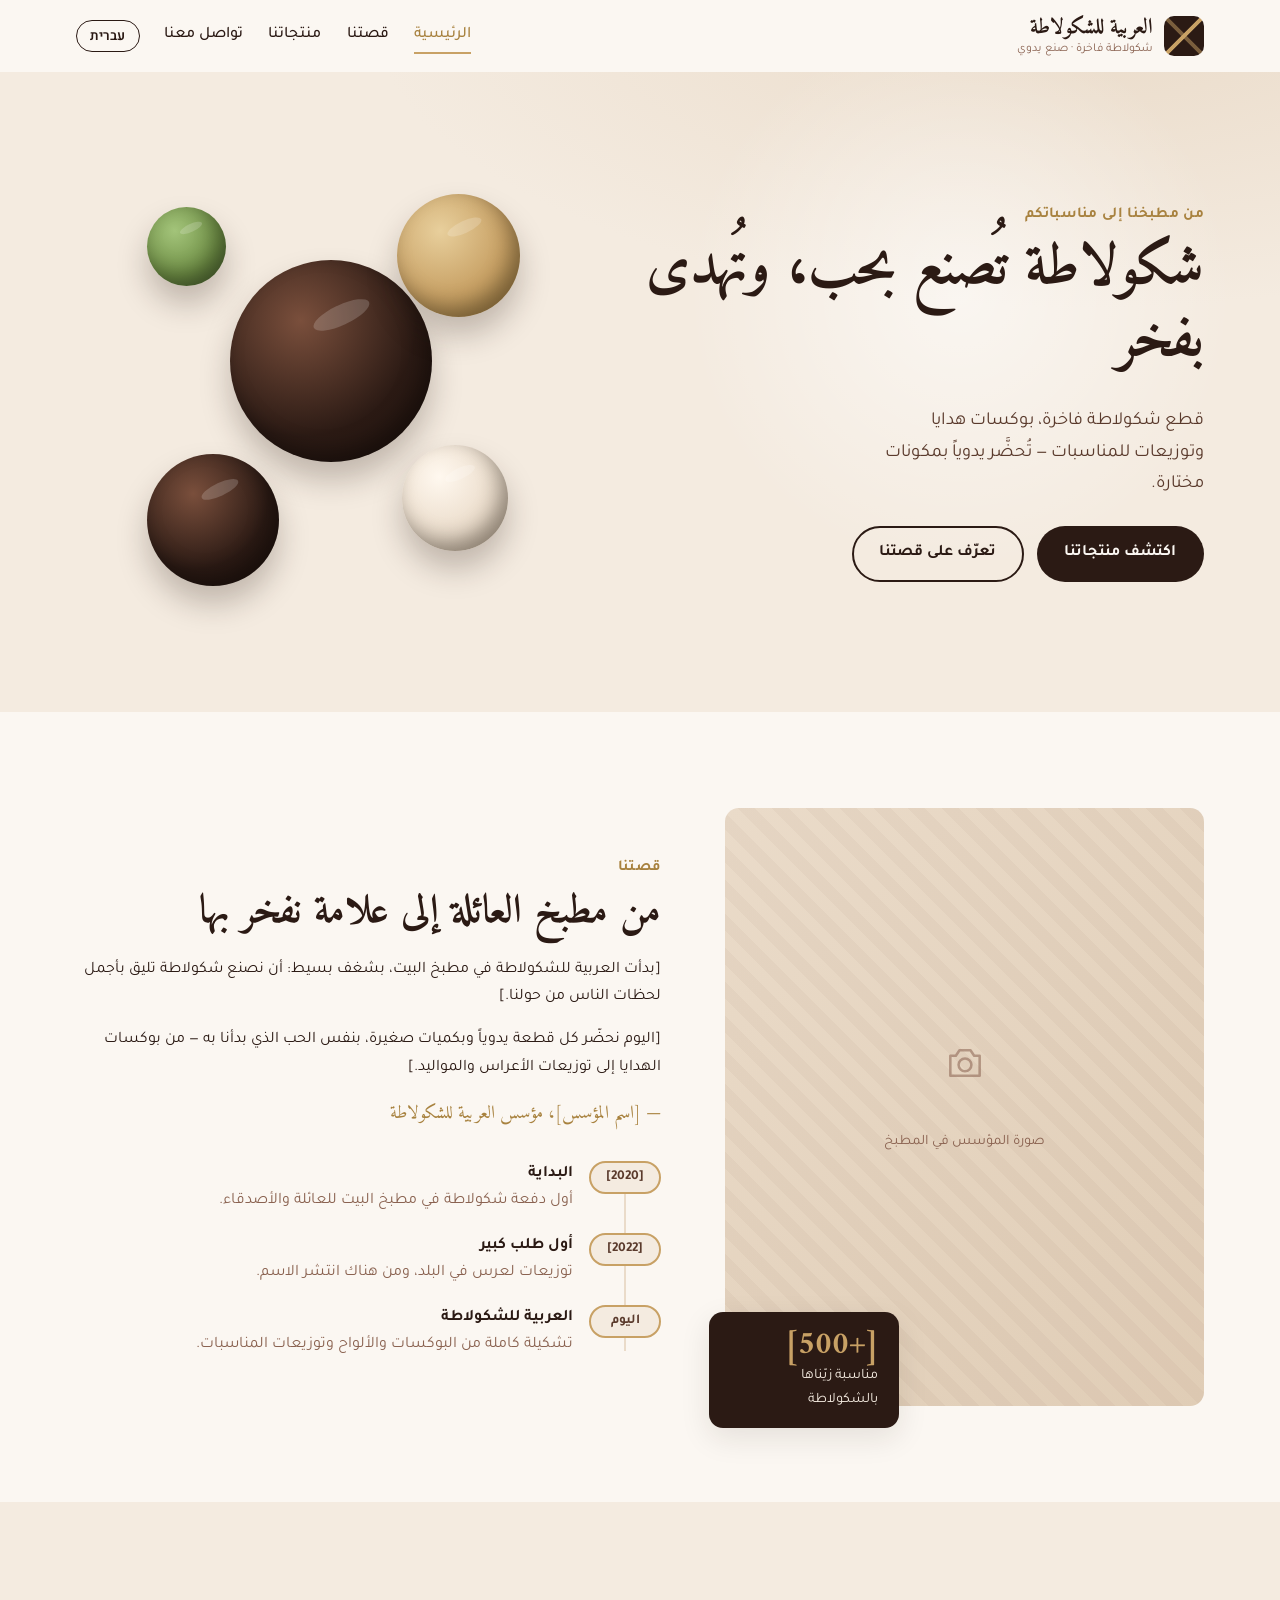
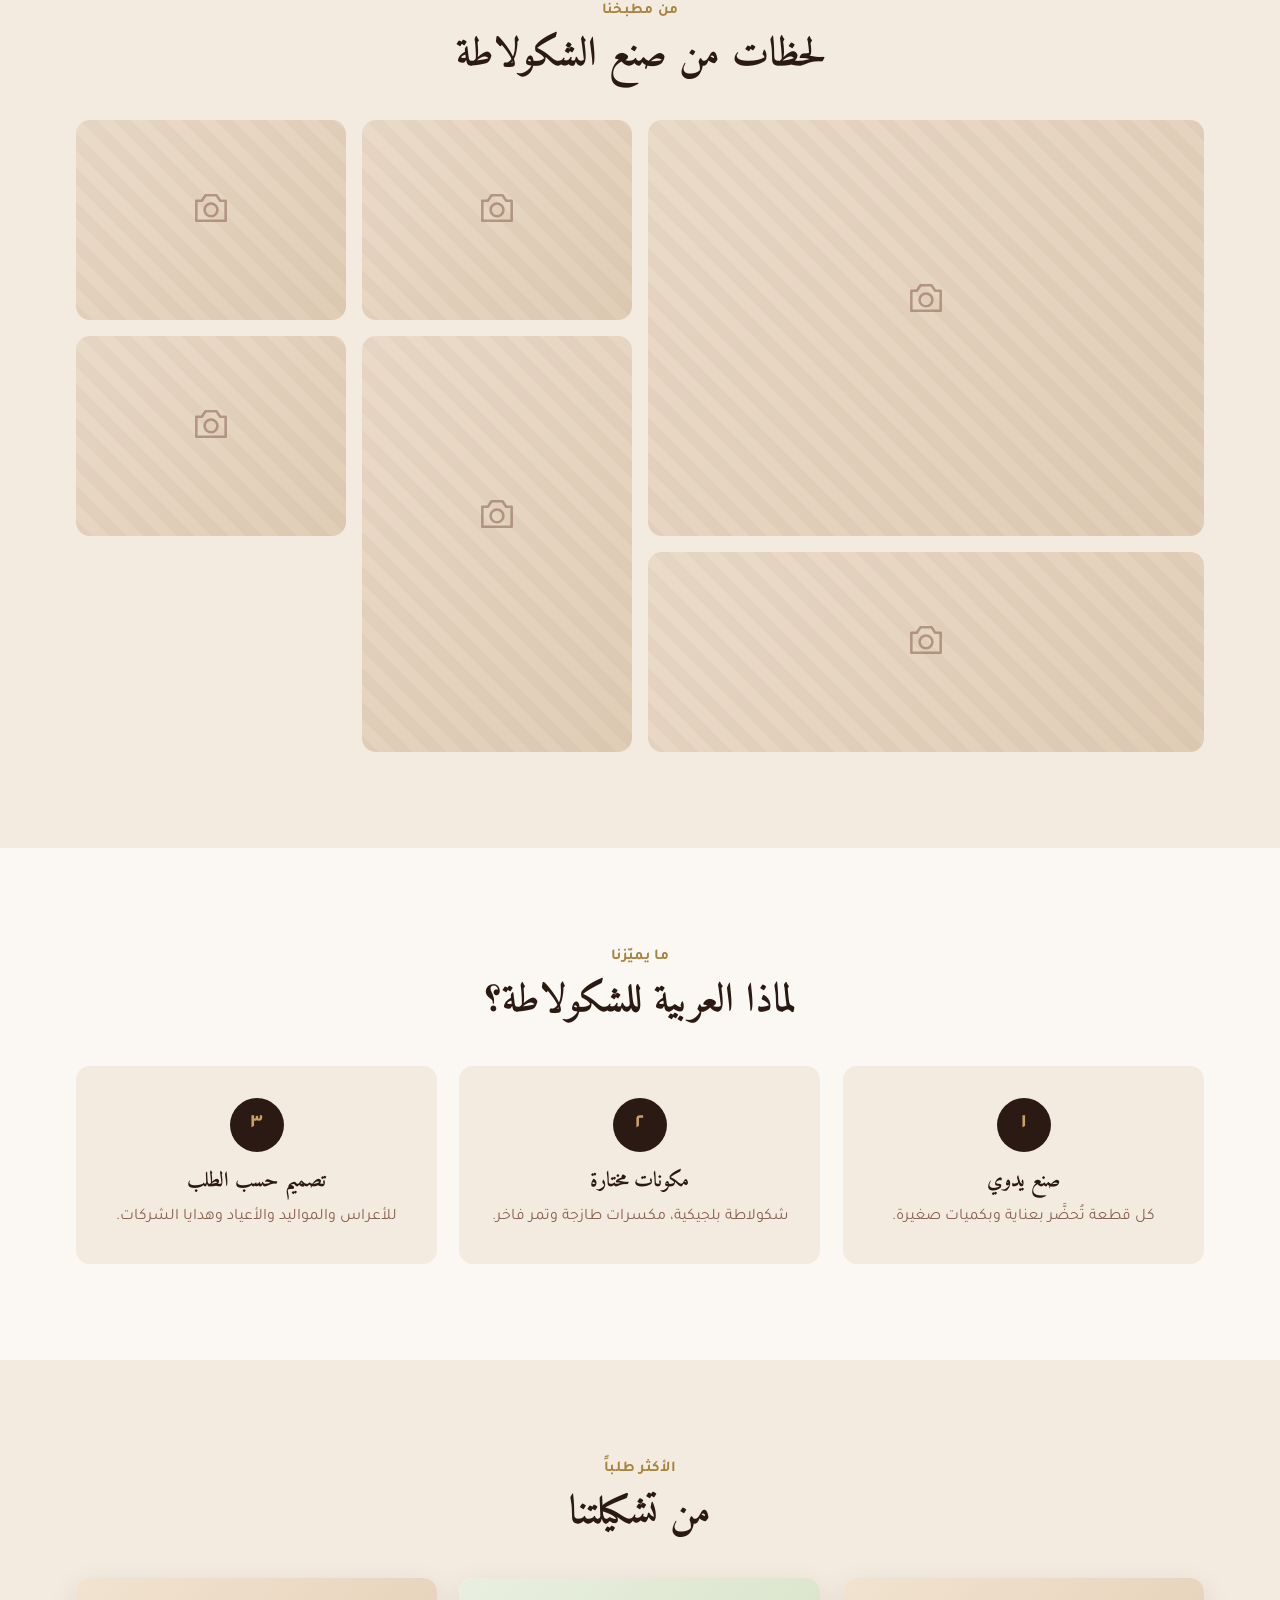
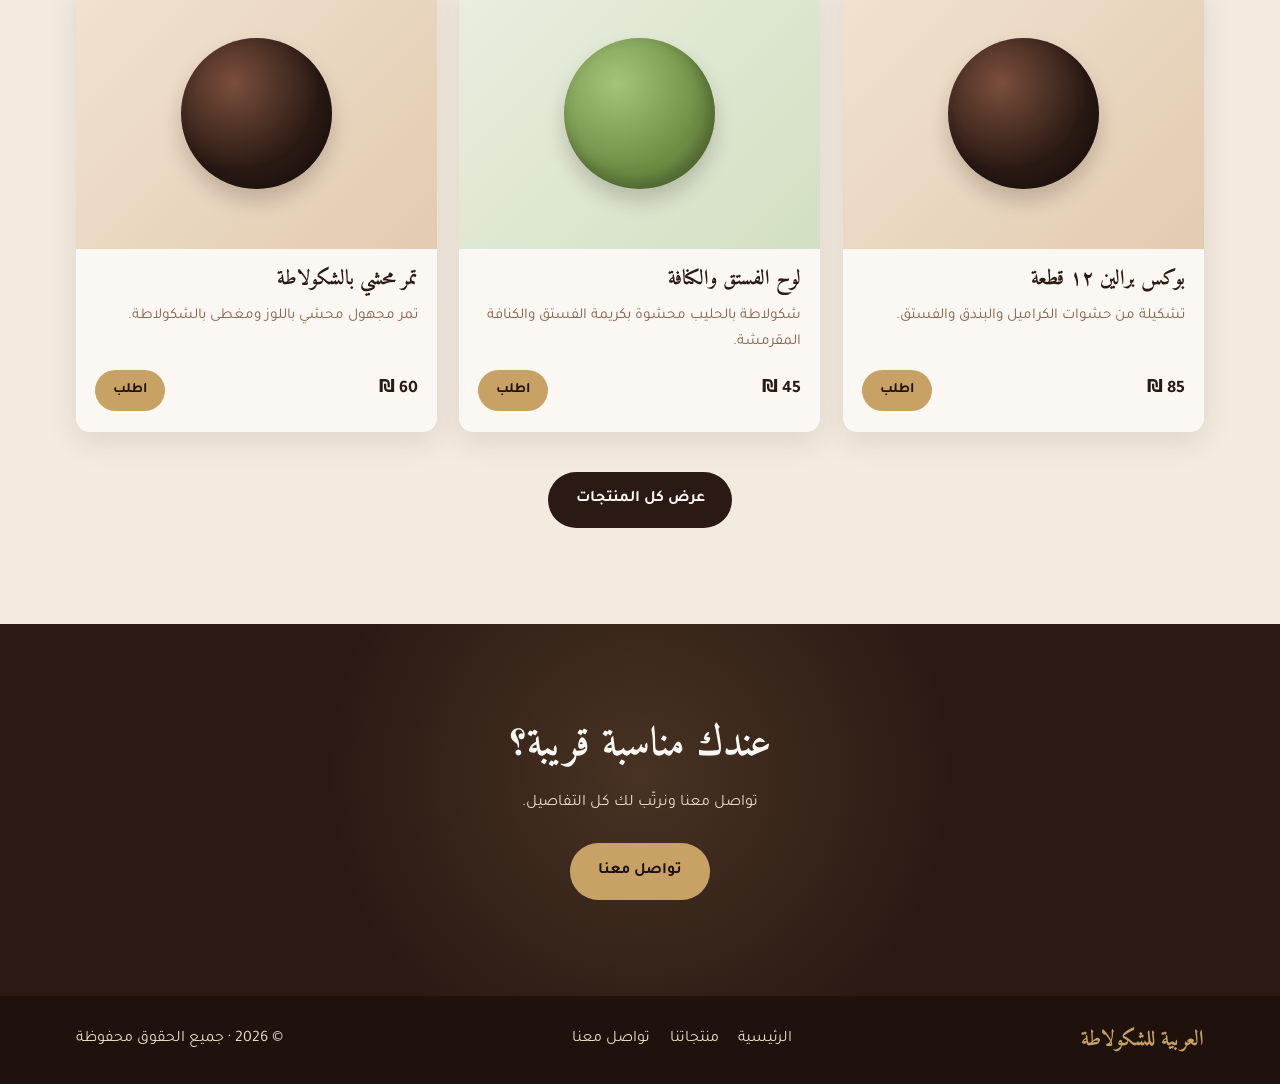
==== index.html @ bb2a621e "Initial commit: Arabiya Chocolate website Static 3-page site (home, products, contact) with Arabic/H" ====
<!doctype html>
<html lang="ar" dir="rtl">
<head>
  <meta charset="utf-8" />
  <meta name="viewport" content="width=device-width, initial-scale=1" />
  <title>العربية للشكولاطة</title>
  <meta name="description" content="العربية للشكولاطة — شكولاطة فاخرة مصنوعة يدوياً." />
  <link rel="icon" href="assets/favicon.svg" type="image/svg+xml" />
  <link rel="preconnect" href="https://fonts.googleapis.com" />
  <link rel="preconnect" href="https://fonts.gstatic.com" crossorigin />
  <link href="https://fonts.googleapis.com/css2?family=Amiri:wght@400;700&family=Tajawal:wght@400;500;700&family=Frank+Ruhl+Libre:wght@500;700&family=Heebo:wght@400;500;700&display=swap" rel="stylesheet" />
  <link rel="stylesheet" href="css/styles.css" />
</head>
<body data-page="home">
  <div class="scroll-progress" aria-hidden="true"></div>
  <div class="cursor-ring" aria-hidden="true"></div>

  <!-- ===== Header (same on every page) ===== -->
  <header class="site-header">
    <div class="container header-inner">
      <a href="index.html" class="logo" aria-label="العربية للشكولاطة">
        <span class="logo-mark" aria-hidden="true"></span>
        <span class="logo-text">
          <span class="logo-name">العربية للشكولاطة</span>
          <span class="logo-tag" data-i18n="logo.tag"></span>
        </span>
      </a>
      <nav class="nav" id="nav" aria-label="Main">
        <a href="index.html" data-i18n="nav.home" aria-current="page"></a>
        <a href="index.html#story" data-i18n="nav.story"></a>
        <a href="products.html" data-i18n="nav.products"></a>
        <a href="contact.html" data-i18n="nav.contact"></a>
      </nav>
      <div class="header-actions">
        <button class="lang-toggle" id="langToggle" type="button" aria-label="Switch language">עברית</button>
        <button class="menu-toggle" id="menuToggle" type="button" aria-label="Menu" aria-expanded="false">
          <span></span><span></span><span></span>
        </button>
      </div>
    </div>
  </header>

  <main>
    <!-- ===== Hero ===== -->
    <section class="hero">
      <div class="container hero-inner">
        <div class="hero-copy">
          <p class="eyebrow" data-i18n="hero.eyebrow"></p>
          <h1 data-i18n="hero.title"></h1>
          <p class="lead" data-i18n="hero.lead"></p>
          <div class="hero-ctas">
            <a href="products.html" class="btn btn-primary" data-i18n="hero.cta1"></a>
            <a href="#story" class="btn btn-ghost" data-i18n="hero.cta2"></a>
          </div>
        </div>
        <div class="hero-art" aria-hidden="true">
          <div class="bonbon b1" data-depth="0.6"></div>
          <div class="bonbon b2" data-depth="1.4"></div>
          <div class="bonbon b3" data-depth="1.1"></div>
          <div class="bonbon b4" data-depth="0.9"></div>
          <div class="bonbon b5" data-depth="1.8"></div>
        </div>
      </div>
    </section>

    <!-- ===== Story ===== -->
    <section class="section" id="story">
      <div class="container story">
        <div class="story-media">
          <!-- Replace with: <img class="photo" src="assets/photos/founder.jpg" alt="..."> -->
          <div class="photo photo-tall"><span data-i18n="photo.story"></span></div>
          <div class="story-badge">
            <strong data-i18n="story.badgeT"></strong>
            <span data-i18n="story.badgeD"></span>
          </div>
        </div>
        <div class="story-copy">
          <p class="eyebrow" data-i18n="story.eyebrow"></p>
          <h2 data-i18n="story.title"></h2>
          <p data-i18n="story.p1"></p>
          <p data-i18n="story.p2"></p>
          <p class="signature" data-i18n="story.sign"></p>

          <ol class="timeline">
            <li><span class="t-year" data-i18n="t1.y"></span><div><strong data-i18n="t1.t"></strong><p data-i18n="t1.d"></p></div></li>
            <li><span class="t-year" data-i18n="t2.y"></span><div><strong data-i18n="t2.t"></strong><p data-i18n="t2.d"></p></div></li>
            <li><span class="t-year" data-i18n="t3.y"></span><div><strong data-i18n="t3.t"></strong><p data-i18n="t3.d"></p></div></li>
          </ol>
        </div>
      </div>
    </section>

    <!-- ===== Gallery ===== -->
    <section class="section section-alt" id="gallery">
      <div class="container">
        <div class="section-head">
          <p class="eyebrow" data-i18n="gallery.eyebrow"></p>
          <h2 data-i18n="gallery.title"></h2>
        </div>
        <!-- Replace each .photo div with <img class="photo" src="assets/photos/..." alt="..."> -->
        <div class="gallery">
          <figure class="g-item g1"><div class="photo"></div><figcaption data-i18n="gallery.g1"></figcaption></figure>
          <figure class="g-item g2"><div class="photo"></div><figcaption data-i18n="gallery.g2"></figcaption></figure>
          <figure class="g-item g3"><div class="photo"></div><figcaption data-i18n="gallery.g3"></figcaption></figure>
          <figure class="g-item g4"><div class="photo"></div><figcaption data-i18n="gallery.g4"></figcaption></figure>
          <figure class="g-item g5"><div class="photo"></div><figcaption data-i18n="gallery.g5"></figcaption></figure>
          <figure class="g-item g6"><div class="photo"></div><figcaption data-i18n="gallery.g6"></figcaption></figure>
        </div>
      </div>
    </section>

    <!-- ===== Values ===== -->
    <section class="section">
      <div class="container">
        <div class="section-head">
          <p class="eyebrow" data-i18n="values.eyebrow"></p>
          <h2 data-i18n="values.title"></h2>
        </div>
        <div class="values">
          <article class="value"><span class="value-icon">١</span><h3 data-i18n="values.v1t"></h3><p data-i18n="values.v1d"></p></article>
          <article class="value"><span class="value-icon">٢</span><h3 data-i18n="values.v2t"></h3><p data-i18n="values.v2d"></p></article>
          <article class="value"><span class="value-icon">٣</span><h3 data-i18n="values.v3t"></h3><p data-i18n="values.v3d"></p></article>
        </div>
      </div>
    </section>

    <!-- ===== Featured products (teaser) ===== -->
    <section class="section section-alt">
      <div class="container">
        <div class="section-head">
          <p class="eyebrow" data-i18n="featured.eyebrow"></p>
          <h2 data-i18n="featured.title"></h2>
        </div>
        <div class="grid" id="featuredGrid"></div>
        <div class="center"><a href="products.html" class="btn btn-primary" data-i18n="featured.cta"></a></div>
      </div>
    </section>

    <!-- ===== CTA band ===== -->
    <section class="section section-dark cta-band">
      <div class="container cta-inner">
        <h2 data-i18n="cta.title"></h2>
        <p data-i18n="cta.lead"></p>
        <a href="contact.html" class="btn btn-gold" data-i18n="cta.btn"></a>
      </div>
    </section>
  </main>

  <footer class="site-footer">
    <div class="container footer-inner">
      <span class="logo-name">العربية للشكولاطة</span>
      <nav class="footer-nav">
        <a href="index.html" data-i18n="nav.home"></a>
        <a href="products.html" data-i18n="nav.products"></a>
        <a href="contact.html" data-i18n="nav.contact"></a>
      </nav>
      <span>© <span class="js-year"></span> · <span data-i18n="footer.rights"></span></span>
    </div>
  </footer>

  <script src="js/config.js"></script>
  <script src="js/i18n.js"></script>
  <script src="js/products.js"></script>
  <script src="js/main.js"></script>
  <script src="js/motion.js"></script>
</body>
</html>
---- css/styles.css ----
/* ============================================================
   العربية للشكولاطة — base styles
   Brand tokens live in :root. Change colors/fonts here.
   ============================================================ */
:root {
  --cocoa-900: #1f120d;
  --cocoa-800: #2b1a14;
  --cocoa-600: #5a3a2c;
  --cocoa-400: #8a6250;
  --cream-50:  #fbf7f2;
  --cream-100: #f4ebe0;
  --cream-200: #eadbc9;
  --gold:      #c8a165;
  --gold-dark: #a8823f;

  --text: var(--cocoa-800);
  --muted: var(--cocoa-400);
  --bg: var(--cream-50);

  --font-display: "Amiri", serif;
  --font-body: "Tajawal", system-ui, sans-serif;

  --radius: 14px;
  --shadow: 0 10px 30px rgba(43, 26, 20, 0.10);
  --container: 1160px;
}

/* Hebrew uses Hebrew-capable fonts */
body.lang-he {
  --font-display: "Frank Ruhl Libre", serif;
  --font-body: "Heebo", system-ui, sans-serif;
}

*, *::before, *::after { box-sizing: border-box; }
html { scroll-behavior: smooth; scroll-padding-top: 80px; }
body {
  margin: 0;
  font-family: var(--font-body);
  color: var(--text);
  background: var(--bg);
  line-height: 1.7;
  -webkit-font-smoothing: antialiased;
}
img { max-width: 100%; display: block; }
a { color: inherit; text-decoration: none; }
h1, h2, h3 { font-family: var(--font-display); line-height: 1.25; margin: 0 0 .5em; }
h1 { font-size: clamp(2.2rem, 5vw, 3.6rem); }
h2 { font-size: clamp(1.7rem, 3.5vw, 2.5rem); }
h3 { font-size: 1.3rem; }
p { margin: 0 0 1em; }

.container { width: 100%; max-width: var(--container); margin-inline: auto; padding-inline: 16px; }
.center { text-align: center; margin-top: 2.5rem; }

/* ---------- Buttons ---------- */
.btn {
  display: inline-flex; align-items: center; justify-content: center;
  padding: .8em 1.6em; border-radius: 999px;
  font-weight: 700; font-family: var(--font-body); font-size: 1rem;
  border: 2px solid transparent; cursor: pointer;
  transition: transform .15s ease, background .2s ease, color .2s ease;
}
.btn:hover { transform: translateY(-2px); }
.btn-primary { background: var(--cocoa-800); color: var(--cream-50); }
.btn-primary:hover { background: var(--cocoa-600); }
.btn-ghost { border-color: var(--cocoa-800); color: var(--cocoa-800); }
.btn-ghost:hover { background: var(--cocoa-800); color: var(--cream-50); }
.btn-small { padding: .45em 1.1em; font-size: .9rem; background: var(--gold); color: var(--cocoa-900); }
.btn-small:hover { background: var(--gold-dark); color: var(--cream-50); }

.eyebrow {
  color: var(--gold-dark); font-weight: 700; letter-spacing: .02em;
  margin-bottom: .4em; font-size: .95rem;
}

/* ---------- Header ---------- */
.site-header {
  position: sticky; top: 0; z-index: 50;
  background: rgba(251, 247, 242, .92);
  backdrop-filter: blur(8px);
  transition: box-shadow .2s ease;
}
.site-header.is-scrolled { box-shadow: 0 2px 16px rgba(43, 26, 20, .08); }
.header-inner { display: flex; align-items: center; gap: 1.5rem; height: 72px; }

.logo { display: flex; align-items: center; gap: .7rem; }
.logo-mark {
  width: 40px; height: 40px; border-radius: 10px; flex: none;
  background:
    linear-gradient(135deg, transparent 46%, var(--gold) 47% 53%, transparent 54%),
    linear-gradient(45deg, transparent 46%, rgba(200,161,101,.5) 47% 53%, transparent 54%),
    var(--cocoa-800);
}
.logo-text { display: flex; flex-direction: column; line-height: 1.2; }
.logo-name { font-family: "Amiri", serif; font-weight: 700; font-size: 1.35rem; }
.logo-tag { font-size: .75rem; color: var(--muted); }

.nav { display: flex; gap: 1.6rem; margin-inline-start: auto; }
.nav a { font-weight: 500; position: relative; }
.nav a::after {
  content: ""; position: absolute; inset-inline: 0; bottom: -4px; height: 2px;
  background: var(--gold); transform: scaleX(0); transition: transform .2s ease;
}
.nav a:hover::after { transform: scaleX(1); }

.header-actions { display: flex; align-items: center; gap: .6rem; }
.lang-toggle {
  border: 1.5px solid var(--cocoa-800); background: transparent; color: var(--cocoa-800);
  border-radius: 999px; padding: .35em 1em; cursor: pointer;
  font-family: "Heebo", "Tajawal", sans-serif; font-weight: 600;
}
.lang-toggle:hover { background: var(--cocoa-800); color: var(--cream-50); }

.menu-toggle { display: none; background: none; border: 0; padding: 8px; cursor: pointer; }
.menu-toggle span { display: block; width: 22px; height: 2px; background: var(--cocoa-800); margin: 5px 0; }

/* ---------- Hero ---------- */
.hero {
  background:
    radial-gradient(1200px 500px at 85% -10%, var(--cream-200), transparent 60%),
    var(--cream-100);
  overflow: hidden;
}
.hero-inner {
  display: grid; grid-template-columns: 1.1fr .9fr; align-items: center; gap: 2rem;
  min-height: min(78vh, 640px); padding-block: 3rem;
}
.lead { font-size: 1.15rem; color: var(--cocoa-600); max-width: 34ch; }
.hero-ctas { display: flex; flex-wrap: wrap; gap: .8rem; margin-top: 1.6rem; }

.hero-art { position: relative; aspect-ratio: 1; max-width: 440px; width: 100%; margin-inline: auto; }
.bonbon {
  position: absolute; border-radius: 50%;
  background: radial-gradient(circle at 35% 30%, #7a4f3c, var(--cocoa-800) 60%, var(--cocoa-900));
  box-shadow: inset -8px -10px 20px rgba(0,0,0,.35), 0 18px 30px rgba(43,26,20,.25);
}
.bonbon::after {
  content: ""; position: absolute; inset: 22% 30% auto auto; width: 30%; height: 10%;
  border-radius: 50%; background: rgba(255,255,255,.18); transform: rotate(-25deg);
}
.b1 { width: 46%; height: 46%; top: 20%; inset-inline-start: 25%; }
.b2 { width: 28%; height: 28%; top: 5%;  inset-inline-start: 5%;
      background: radial-gradient(circle at 35% 30%, #e8cf9c, var(--gold) 55%, var(--gold-dark)); }
.b3 { width: 24%; height: 24%; top: 62%; inset-inline-start: 8%;
      background: radial-gradient(circle at 35% 30%, #fff8ef, var(--cream-200) 60%, #cdb79c); }
.b4 { width: 30%; height: 30%; top: 64%; inset-inline-start: 60%; }
.b5 { width: 18%; height: 18%; top: 8%;  inset-inline-start: 72%;
      background: radial-gradient(circle at 35% 30%, #a3c47a, #6f8f45 60%, #4c6630); }

/* ---------- Sections ---------- */
.section { padding-block: clamp(3.5rem, 8vw, 6rem); }
.section-alt { background: var(--cream-100); }
.section-dark { background: var(--cocoa-800); color: var(--cream-100); }
.section-dark .eyebrow { color: var(--gold); }
.section-head { text-align: center; max-width: 640px; margin: 0 auto 2.5rem; }

/* About */
.about { display: grid; grid-template-columns: 1fr 1.3fr; gap: 3rem; align-items: start; }
.features { list-style: none; padding: 0; margin: 1.5rem 0 0; display: grid; gap: 1rem; }
.features li {
  display: flex; flex-direction: column; padding: 1rem 1.2rem;
  border-inline-start: 3px solid var(--gold); background: var(--cream-100); border-radius: 8px;
}
.features span { color: var(--muted); }

/* Filters */
.filters { display: flex; flex-wrap: wrap; justify-content: center; gap: .5rem; margin-bottom: 2rem; }
.filter {
  border: 1.5px solid var(--cream-200); background: var(--cream-50); color: var(--cocoa-600);
  padding: .4em 1.1em; border-radius: 999px; cursor: pointer; font-family: var(--font-body); font-size: .95rem;
}
.filter.is-active { background: var(--cocoa-800); border-color: var(--cocoa-800); color: var(--cream-50); }

/* Product grid */
.grid { display: grid; grid-template-columns: repeat(auto-fill, minmax(240px, 1fr)); gap: 1.4rem; }
.card {
  background: var(--cream-50); border-radius: var(--radius); overflow: hidden;
  box-shadow: var(--shadow); display: flex; flex-direction: column;
  transition: transform .2s ease;
}
.card:hover { transform: translateY(-4px); }
.card-media { aspect-ratio: 4 / 3; background: var(--cream-200); }
.card-media img { width: 100%; height: 100%; object-fit: cover; }
.card-body { padding: 1.1rem 1.2rem 1.3rem; display: flex; flex-direction: column; flex: 1; }
.card-body p { color: var(--muted); font-size: .95rem; flex: 1; }
.card-foot { display: flex; align-items: center; justify-content: space-between; gap: .5rem; }
.price { font-weight: 700; font-size: 1.1rem; }

/* Placeholder product art (until real photos exist) */
.placeholder-art { width: 100%; height: 100%; display: grid; place-items: center; }
.placeholder-art span {
  width: 42%; aspect-ratio: 1; border-radius: 50%;
  box-shadow: inset -6px -8px 16px rgba(0,0,0,.3), 0 12px 20px rgba(43,26,20,.2);
}
.v1 { background: linear-gradient(135deg, #f1e3d0, #e2cbb0); }
.v1 span { background: radial-gradient(circle at 35% 30%, #7a4f3c, var(--cocoa-800) 60%); }
.v2 { background: linear-gradient(135deg, #3a2419, #24150f); }
.v2 span { background: radial-gradient(circle at 35% 30%, #e8cf9c, var(--gold) 60%); }
.v3 { background: linear-gradient(135deg, #e9efe0, #d3dfc2); }
.v3 span { background: radial-gradient(circle at 35% 30%, #a3c47a, #6f8f45 60%); }
.v4 { background: linear-gradient(135deg, #f6e7e3, #e8cfc8); }
.v4 span { background: radial-gradient(circle at 35% 30%, #fff8ef, #cdb79c 70%); }

/* Occasions */
.occasions { display: grid; grid-template-columns: repeat(4, 1fr); gap: 1.2rem; }
.occ-card {
  padding: 1.6rem; border-radius: var(--radius); background: var(--cream-100);
  border-top: 4px solid var(--gold);
}
.occ-card p { color: var(--muted); margin: 0; }

/* Steps */
.steps { list-style: none; padding: 0; margin: 0; display: grid; grid-template-columns: repeat(3, 1fr); gap: 1.5rem; }
.steps li { text-align: center; padding: 1.5rem; }
.step-num {
  display: inline-grid; place-items: center; width: 56px; height: 56px; border-radius: 50%;
  background: var(--gold); color: var(--cocoa-900); font-weight: 700; font-size: 1.4rem; margin-bottom: 1rem;
}
.steps p { color: var(--cream-200); margin: 0; }

/* Contact */
.contact { display: grid; grid-template-columns: 1fr 1fr; gap: 3rem; align-items: center; }
.info { margin: 1.5rem 0 2rem; display: grid; gap: .9rem; }
.info div { display: grid; grid-template-columns: 120px 1fr; gap: 1rem; }
.info dt { font-weight: 700; }
.info dd { margin: 0; color: var(--cocoa-600); }
.info a { text-decoration: underline; text-underline-offset: 3px; }
.map-placeholder {
  aspect-ratio: 4 / 3; border-radius: var(--radius); background: var(--cream-200);
  display: grid; place-items: center; color: var(--muted); border: 2px dashed var(--cocoa-400);
}

/* Footer */
.site-footer { background: var(--cocoa-900); color: var(--cream-200); padding-block: 1.6rem; }
.footer-inner { display: flex; justify-content: space-between; align-items: center; flex-wrap: wrap; gap: .8rem; }
.site-footer .logo-name { color: var(--gold); }

/* Floating WhatsApp */
.wa-float {
  position: fixed; bottom: 20px; inset-inline-start: 20px; z-index: 60;
  width: 58px; height: 58px; border-radius: 50%; background: #25d366; color: #fff;
  display: grid; place-items: center; box-shadow: 0 8px 20px rgba(0,0,0,.25);
  transition: transform .15s ease;
}
.wa-float:hover { transform: scale(1.08); }

/* ---------- Responsive ---------- */
@media (max-width: 960px) {
  .occasions { grid-template-columns: repeat(2, 1fr); }
  .about, .contact { grid-template-columns: 1fr; gap: 2rem; }
}

@media (max-width: 760px) {
  .menu-toggle { display: block; }
  .nav {
    position: absolute; top: 72px; inset-inline: 0;
    flex-direction: column; gap: 0; background: var(--cream-50);
    box-shadow: 0 10px 20px rgba(43,26,20,.1);
    max-height: 0; overflow: hidden; transition: max-height .25s ease;
  }
  .nav.is-open { max-height: 400px; }
  .nav a { padding: 1rem 16px; border-top: 1px solid var(--cream-200); }
  .nav a::after { display: none; }
  .header-actions { margin-inline-start: auto; }

  .hero-inner { grid-template-columns: 1fr; text-align: center; min-height: auto; }
  .hero-copy { order: 2; }
  .hero-art { order: 1; max-width: 260px; }
  .lead { margin-inline: auto; }
  .hero-ctas { justify-content: center; }

  .steps { grid-template-columns: 1fr; }
  .occasions { grid-template-columns: 1fr; }
  .logo-tag { display: none; }
}

/* ============================================================
   MOTION (see js/motion.js)
   ============================================================ */

/* Scroll progress bar */
.scroll-progress {
  position: fixed; top: 0; inset-inline: 0; height: 3px; z-index: 100;
  background: linear-gradient(to left, var(--gold), #e8cf9c);
  transform: scaleX(0); transform-origin: right; pointer-events: none;
}

/* Cursor ring (desktop only — JS shows it) */
.cursor-ring {
  position: fixed; left: 0; top: 0; z-index: 200; pointer-events: none;
  width: 34px; height: 34px; border-radius: 50%;
  border: 1.5px solid var(--gold); opacity: 0;
  transition: width .25s ease, height .25s ease, background .25s ease, border-color .25s ease, opacity .3s ease;
}
.cursor-ring.is-visible { opacity: 1; }
.cursor-ring.is-hover { width: 64px; height: 64px; background: rgba(200,161,101,.16); border-color: transparent; }
.cursor-ring.is-down { width: 24px; height: 24px; }

/* Header hide/show */
.site-header { transition: box-shadow .2s ease, transform .35s ease; }
.site-header.is-hidden { transform: translateY(-100%); }

/* Scroll reveal (uses `translate` so it never fights other transforms) */
.reveal {
  opacity: 0; translate: 0 28px;
  transition: opacity .8s ease var(--d, 0ms), translate .9s cubic-bezier(.2,.7,.2,1) var(--d, 0ms);
}
.reveal.is-visible { opacity: 1; translate: none; }

/* Hero title words */
.hero h1 .word { display: inline-block; opacity: 0; translate: 0 .5em; filter: blur(6px); }
.hero h1.words-in .word {
  animation: wordIn .9s cubic-bezier(.2,.7,.2,1) forwards;
  animation-delay: calc(var(--i) * 110ms + 150ms);
}
@keyframes wordIn { to { opacity: 1; translate: 0 0; filter: blur(0); } }

/* Hero: soft light that follows the cursor */
.hero {
  background:
    radial-gradient(420px circle at var(--sx, 75%) var(--sy, 35%), rgba(255,255,255,.55), transparent 65%),
    radial-gradient(1200px 500px at 85% -10%, var(--cream-200), transparent 60%),
    var(--cream-100);
}

/* Hero chocolates: idle float (transform) + JS parallax (translate/rotate) */
.bonbon { animation: float 6s ease-in-out infinite; will-change: transform, translate; }
.b2 { animation-duration: 5s;   animation-delay: -1s; }
.b3 { animation-duration: 7s;   animation-delay: -2s; }
.b4 { animation-duration: 6.5s; animation-delay: -3s; }
.b5 { animation-duration: 4.5s; animation-delay: -.5s; }
@keyframes float { 0%, 100% { transform: translateY(0); } 50% { transform: translateY(-12px); } }
.bonbon::after { translate: var(--hx, 0) var(--hy, 0); }

/* Dark section spotlight */
.section-dark {
  background:
    radial-gradient(520px circle at var(--sx, 50%) var(--sy, 40%), rgba(200,161,101,.18), transparent 60%),
    var(--cocoa-800);
}
.steps li { transition: transform .3s ease; }
.steps li:hover { transform: translateY(-6px); }
.steps li:hover .step-num { transform: scale(1.12) rotate(-8deg); }
.step-num { transition: transform .3s ease; }

/* Product cards: 3D tilt + glossy reflection */
.card {
  position: relative;
  transform: perspective(900px) rotateX(var(--rx, 0deg)) rotateY(var(--ry, 0deg));
  transition: transform .45s cubic-bezier(.2,.7,.2,1), box-shadow .3s ease,
              opacity .8s ease var(--d, 0ms), translate .9s cubic-bezier(.2,.7,.2,1) var(--d, 0ms);
}
.card:hover {
  transform: perspective(900px) rotateX(var(--rx, 0deg)) rotateY(var(--ry, 0deg)) translateY(-6px);
  box-shadow: 0 22px 40px rgba(43, 26, 20, .18);
}
.card.is-tilting { transition: transform .1s linear, box-shadow .3s ease, opacity .8s ease, translate .9s ease; }
.card::after {
  content: ""; position: absolute; inset: 0; pointer-events: none; border-radius: inherit;
  background: radial-gradient(circle at var(--gx, 50%) var(--gy, 0%), rgba(255,255,255,.38), transparent 45%);
  opacity: 0; transition: opacity .3s ease;
}
.card:hover::after { opacity: 1; }
.placeholder-art span, .card-media img {
  translate: var(--mx, 0) var(--my, 0); transition: translate .35s ease, scale .4s ease;
}
.card:hover .placeholder-art span, .card:hover .card-media img { scale: 1.06; }

/* Buttons move back smoothly after the magnetic pull */
.btn, .lang-toggle, .wa-float { transition: transform .15s ease, background .2s ease, color .2s ease, translate .25s ease; }

/* Click particles */
.particle { position: fixed; border-radius: 50%; pointer-events: none; z-index: 150; }

/* Respect "reduce motion" */
@media (prefers-reduced-motion: reduce) {
  .bonbon { animation: none; }
  .cursor-ring { display: none; }
  .reveal { opacity: 1; translate: none; transition: none; }
  html { scroll-behavior: auto; }
}

/* ============================================================
   MULTI-PAGE LAYOUT (home / products / contact)
   ============================================================ */

/* Active nav link */
.nav a[aria-current="page"] { color: var(--gold-dark); }
.nav a[aria-current="page"]::after { transform: scaleX(1); }

.btn-gold { background: var(--gold); color: var(--cocoa-900); }
.btn-gold:hover { background: #e0bd84; }
.muted { color: var(--muted); }

/* ---------- Inner page banner ---------- */
.page-hero {
  position: relative; overflow: hidden; text-align: center;
  padding-block: clamp(4rem, 10vw, 7rem) clamp(3rem, 7vw, 5rem);
  color: var(--cream-100);
  background:
    radial-gradient(480px circle at var(--sx, 50%) var(--sy, 30%), rgba(200,161,101,.22), transparent 60%),
    var(--cocoa-800);
}
.page-hero .eyebrow { color: var(--gold); }
.page-hero h1 { color: var(--cream-50); }
.page-hero .lead { color: var(--cream-200); margin-inline: auto; max-width: 52ch; }
.page-hero .container { position: relative; z-index: 1; }
.page-hero-deco span {
  position: absolute; border-radius: 50%;
  background: radial-gradient(circle at 35% 30%, #7a4f3c, var(--cocoa-600) 55%, var(--cocoa-900));
  box-shadow: inset -6px -8px 16px rgba(0,0,0,.35); opacity: .55;
}
.page-hero-deco span:nth-child(1) { width: 140px; height: 140px; top: -30px; inset-inline-start: 6%; }
.page-hero-deco span:nth-child(2) { width: 70px; height: 70px; bottom: 18%; inset-inline-end: 10%;
  background: radial-gradient(circle at 35% 30%, #e8cf9c, var(--gold) 55%, var(--gold-dark)); opacity: .7; }
.page-hero-deco span:nth-child(3) { width: 40px; height: 40px; top: 30%; inset-inline-end: 24%;
  background: radial-gradient(circle at 35% 30%, #fff8ef, var(--cream-200) 60%, #cdb79c); opacity: .5; }

/* ---------- Photo placeholders (swap for <img class="photo">) ---------- */
.photo {
  width: 100%; height: 100%; min-height: 180px; border-radius: var(--radius);
  object-fit: cover; display: grid; place-items: center; text-align: center;
  color: var(--cocoa-400); font-size: .9rem; padding: 1rem;
  background:
    url("data:image/svg+xml,%3Csvg xmlns='http://www.w3.org/2000/svg' width='44' height='44' viewBox='0 0 24 24' fill='none' stroke='%238a6250' stroke-width='1.4' stroke-linecap='round' stroke-linejoin='round' opacity='.55'%3E%3Cpath d='M4 8h3l2-3h6l2 3h3v11H4z'/%3E%3Ccircle cx='12' cy='13' r='3.5'/%3E%3C/svg%3E") center 42% / 44px no-repeat,
    repeating-linear-gradient(45deg, rgba(138,98,80,.05) 0 12px, transparent 12px 24px),
    linear-gradient(135deg, var(--cream-200), #e0cdb6);
}
.photo span { margin-top: 70px; }
img.photo { padding: 0; background: none; }

/* ---------- Story ---------- */
.story { display: grid; grid-template-columns: .9fr 1.1fr; gap: clamp(2rem, 5vw, 4.5rem); align-items: center; }
.story-media { position: relative; }
.photo-tall { aspect-ratio: 4 / 5; }
.story-badge {
  position: absolute; bottom: -22px; inset-inline-end: -16px;
  background: var(--cocoa-800); color: var(--cream-100); border-radius: var(--radius);
  padding: 1rem 1.3rem; box-shadow: var(--shadow); display: flex; flex-direction: column; max-width: 190px;
}
.story-badge strong { font-family: var(--font-display); font-size: 2rem; color: var(--gold); line-height: 1.1; }
.story-badge span { font-size: .9rem; }
.signature { font-family: var(--font-display); font-size: 1.15rem; color: var(--gold-dark); }

.timeline { list-style: none; padding: 0; margin: 2rem 0 0; display: grid; gap: 1.1rem; position: relative; }
.timeline::before {
  content: ""; position: absolute; inset-block: 8px; inset-inline-start: 35px; width: 2px; background: var(--cream-200);
}
.timeline li { display: grid; grid-template-columns: 72px 1fr; gap: 1rem; align-items: start; position: relative; }
.t-year {
  background: var(--cream-100); border: 2px solid var(--gold); border-radius: 999px; z-index: 1;
  text-align: center; font-weight: 700; font-size: .85rem; padding: .2em .3em; color: var(--cocoa-600);
}
.timeline p { margin: 0; color: var(--muted); }

/* ---------- Gallery ---------- */
.gallery {
  display: grid; gap: 1rem;
  grid-template-columns: repeat(4, 1fr); grid-auto-rows: 200px;
}
.g1 { grid-column: span 2; grid-row: span 2; }
.g4 { grid-row: span 2; }
.g6 { grid-column: span 2; }
.g-item { position: relative; margin: 0; border-radius: var(--radius); overflow: hidden; }
.g-item .photo { border-radius: 0; transition: scale .6s cubic-bezier(.2,.7,.2,1); translate: var(--mx, 0) var(--my, 0); }
.g-item:hover .photo { scale: 1.06; }
.g-item figcaption {
  position: absolute; inset-inline: 0; bottom: 0; padding: 2rem 1rem .8rem;
  background: linear-gradient(to top, rgba(31,18,13,.75), transparent);
  color: var(--cream-50); font-weight: 500;
  translate: 0 40%; opacity: 0; transition: translate .4s ease, opacity .4s ease;
}
.g-item:hover figcaption { translate: 0 0; opacity: 1; }

/* ---------- Values ---------- */
.values { display: grid; grid-template-columns: repeat(3, 1fr); gap: 1.4rem; }
.value {
  background: var(--cream-100); border-radius: var(--radius); padding: 2rem 1.6rem; text-align: center;
}
.value p { color: var(--muted); margin: 0; }
.value-icon {
  display: inline-grid; place-items: center; width: 54px; height: 54px; border-radius: 50%;
  background: var(--cocoa-800); color: var(--gold); font-weight: 700; font-size: 1.3rem; margin-bottom: 1rem;
}

/* ---------- CTA band ---------- */
.cta-inner { text-align: center; max-width: 640px; }
.cta-inner h2 { color: var(--cream-50); }
.cta-inner p { color: var(--cream-200); margin-bottom: 1.6rem; }

/* ---------- Contact page ---------- */
.selected {
  display: grid; grid-template-columns: 220px 1fr; gap: 1.8rem; align-items: center;
  background: var(--cream-100); border: 2px solid var(--gold); border-radius: var(--radius);
  padding: 1.2rem; margin-bottom: 3rem;
}
.selected[hidden] { display: none; }
.selected-media { aspect-ratio: 4 / 3; border-radius: 10px; overflow: hidden; }
.selected-media img { width: 100%; height: 100%; object-fit: cover; }
.selected h2 { margin-bottom: .2em; }
.selected-price { font-weight: 700; font-size: 1.2rem; }
.selected-actions { display: flex; flex-wrap: wrap; gap: .7rem; }

.channels { display: grid; grid-template-columns: repeat(3, 1fr); gap: 1.4rem; margin-bottom: clamp(3rem, 7vw, 5rem); }
.channel {
  display: flex; flex-direction: column; align-items: center; text-align: center;
  background: var(--cream-50); border-radius: var(--radius); padding: 2rem 1.2rem; box-shadow: var(--shadow);
}
.channel h3 { margin: .8rem 0 .2rem; }
.channel p { margin: 0; color: var(--muted); }
.channel-icon {
  width: 60px; height: 60px; border-radius: 50%; display: grid; place-items: center;
  background: var(--cocoa-800); color: var(--gold); transition: transform .3s ease;
}
.channel-icon.wa { background: #25d366; color: #fff; }
.channel:hover .channel-icon { transform: scale(1.1) rotate(-8deg); }

.visit { display: grid; grid-template-columns: 1fr 1.2fr; gap: 3rem; align-items: center; }

/* Footer nav */
.footer-nav { display: flex; gap: 1.2rem; }
.footer-nav a:hover { color: var(--gold); }

/* ---------- Shared tilt + reflection for gallery, channels, values ---------- */
.g-item, .channel, .value {
  transform: perspective(900px) rotateX(var(--rx, 0deg)) rotateY(var(--ry, 0deg));
  transition: transform .45s cubic-bezier(.2,.7,.2,1), box-shadow .3s ease,
              opacity .8s ease var(--d, 0ms), translate .9s cubic-bezier(.2,.7,.2,1) var(--d, 0ms);
}
.channel, .value { position: relative; }
.g-item.is-tilting, .channel.is-tilting, .value.is-tilting {
  transition: transform .1s linear, box-shadow .3s ease, opacity .8s ease, translate .9s ease;
}
.channel:hover, .value:hover { box-shadow: 0 22px 40px rgba(43,26,20,.16); }
.channel::after, .value::after, .g-item::after {
  content: ""; position: absolute; inset: 0; pointer-events: none; border-radius: inherit;
  background: radial-gradient(circle at var(--gx, 50%) var(--gy, 0%), rgba(255,255,255,.35), transparent 45%);
  opacity: 0; transition: opacity .3s ease;
}
.channel:hover::after, .value:hover::after, .g-item:hover::after { opacity: 1; }

/* ---------- Responsive ---------- */
@media (max-width: 960px) {
  .story, .visit { grid-template-columns: 1fr; }
  .story-media { max-width: 460px; margin-inline: auto; width: 100%; }
  .gallery { grid-template-columns: repeat(2, 1fr); grid-auto-rows: 170px; }
  .g1 { grid-column: span 2; }
  .g6 { grid-column: span 2; }
}
@media (max-width: 760px) {
  .values, .channels { grid-template-columns: 1fr; }
  .selected { grid-template-columns: 1fr; }
  .story-badge { inset-inline-end: 8px; }
  .footer-inner { flex-direction: column; text-align: center; }
  .g-item figcaption { translate: 0 0; opacity: 1; }
}

/* Featured grid on home: 3 cards fill the row */
#featuredGrid { grid-template-columns: repeat(auto-fit, minmax(240px, 1fr)); }
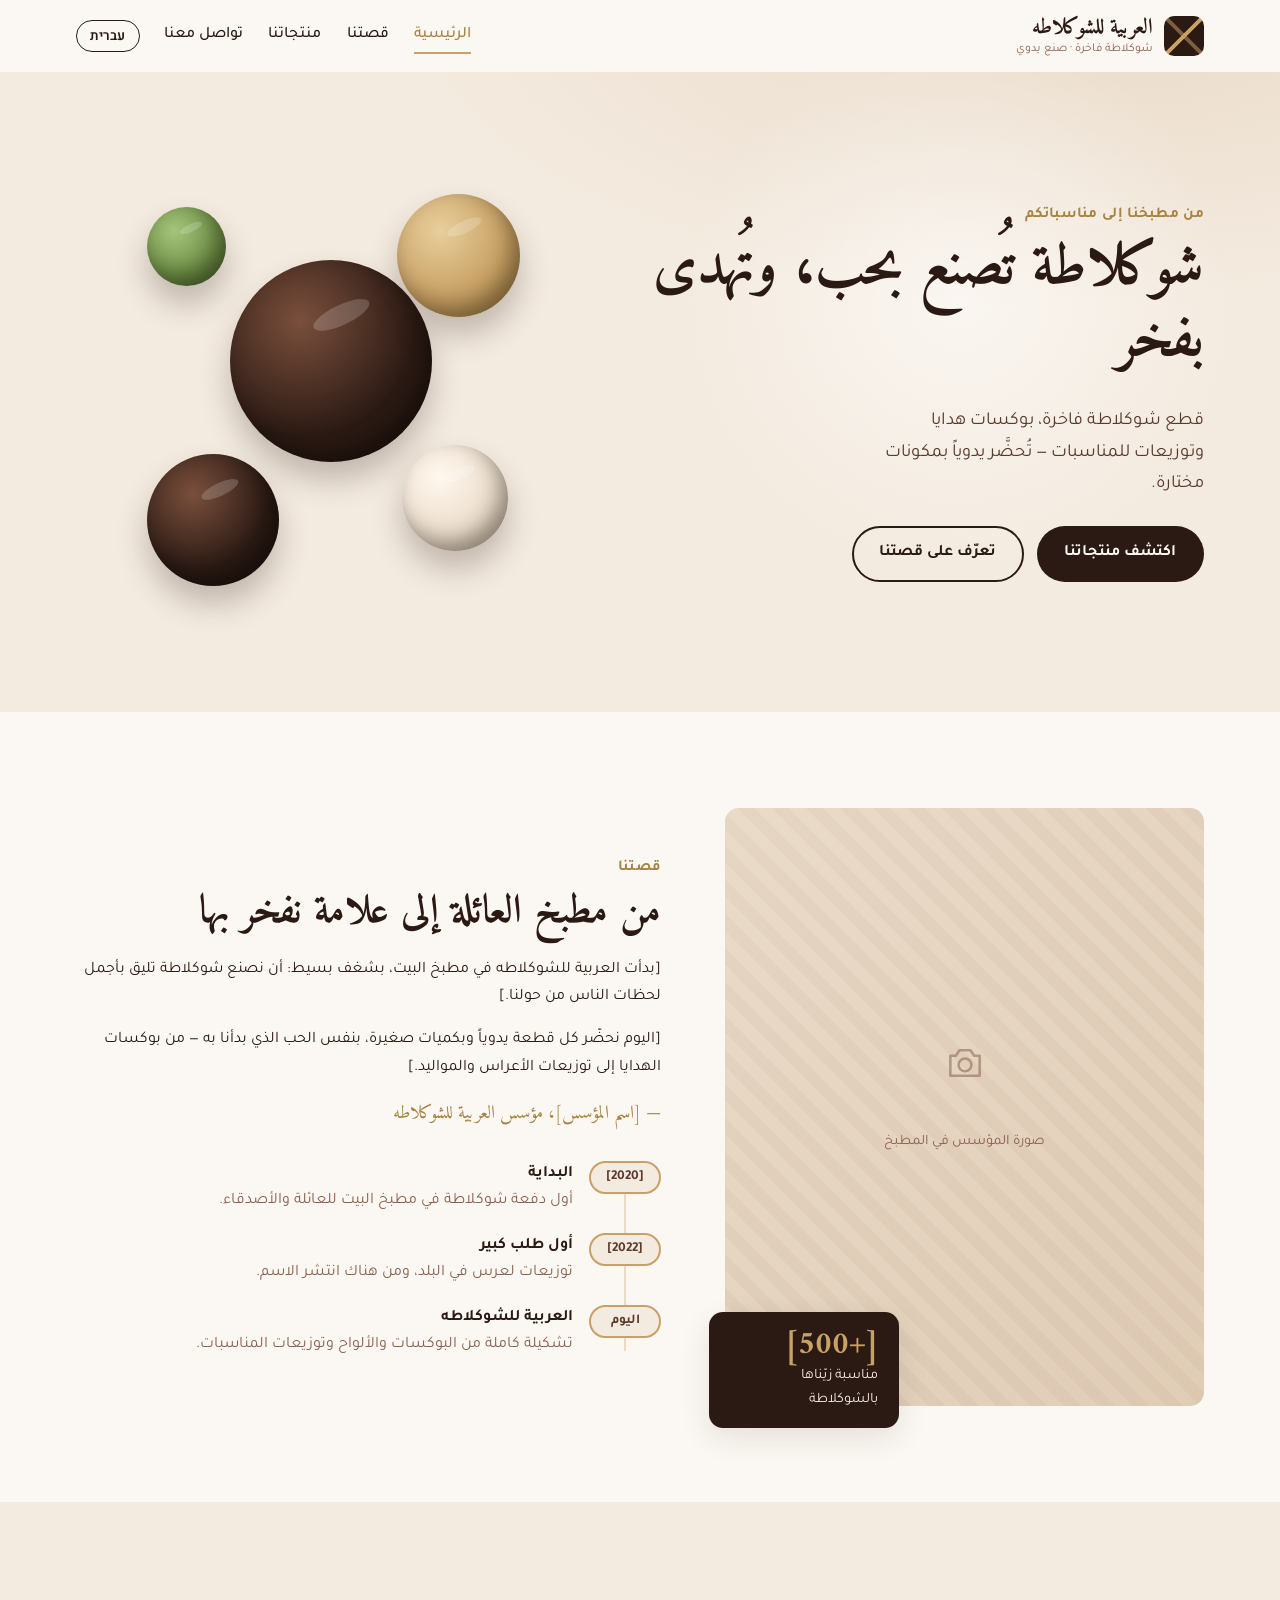
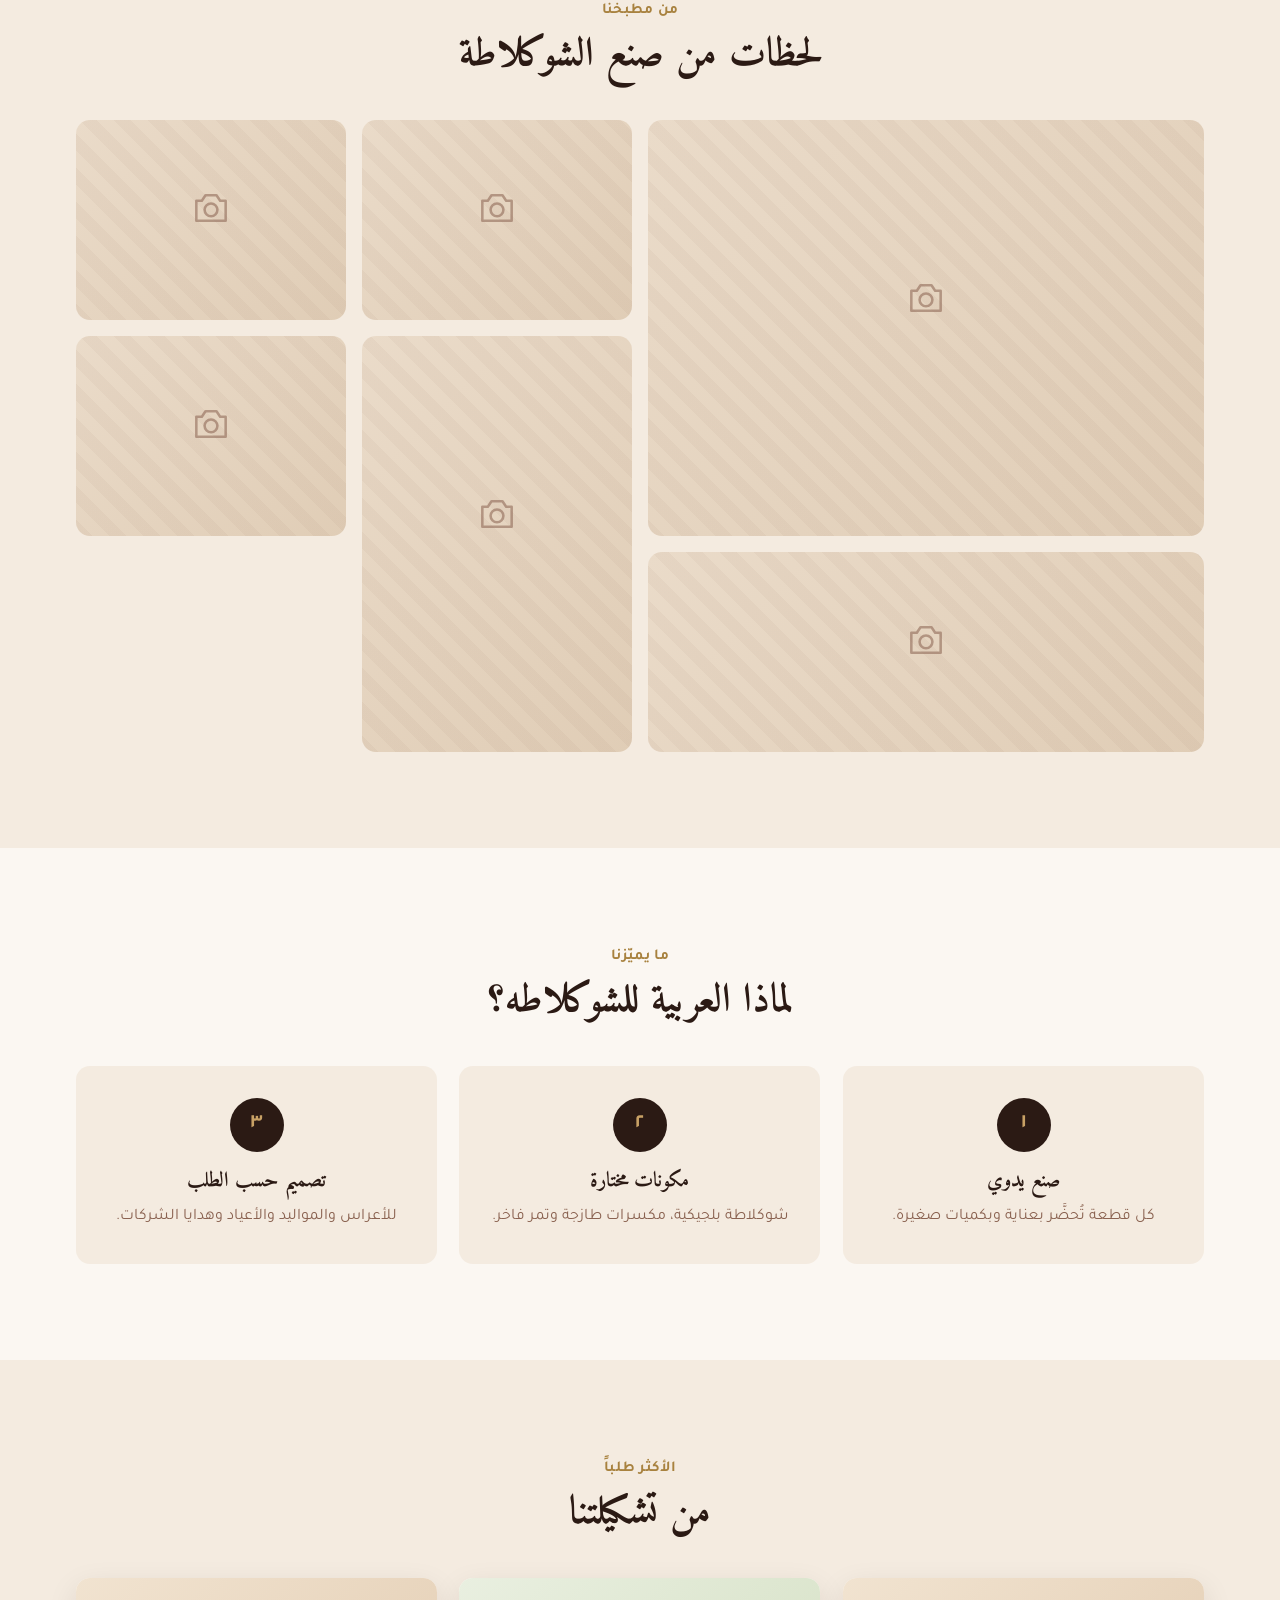
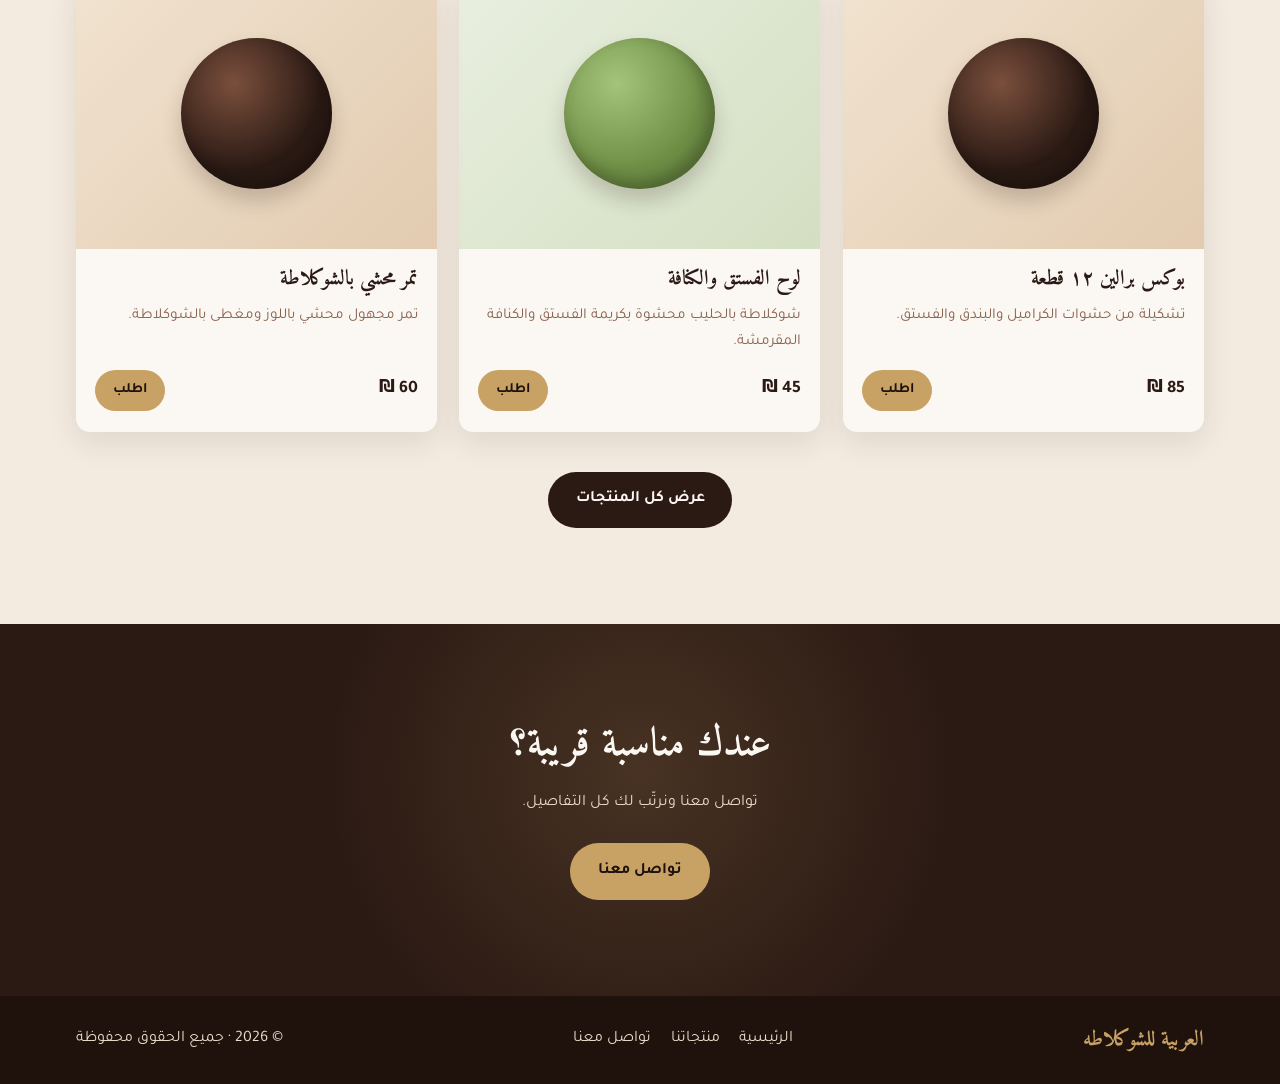
==== commit 567ea309: "Fix Arabic brand spelling to match the logo Brand name "العربية للشكولاطة" -> "العربية للشوكلاطه" ev" ====
--- a/index.html
+++ b/index.html
@@ -3,8 +3,8 @@
 <head>
   <meta charset="utf-8" />
   <meta name="viewport" content="width=device-width, initial-scale=1" />
-  <title>العربية للشكولاطة</title>
-  <meta name="description" content="العربية للشكولاطة — شكولاطة فاخرة مصنوعة يدوياً." />
+  <title>العربية للشوكلاطه</title>
+  <meta name="description" content="العربية للشوكلاطه — شوكلاطة فاخرة مصنوعة يدوياً." />
   <link rel="icon" href="assets/favicon.svg" type="image/svg+xml" />
   <link rel="preconnect" href="https://fonts.googleapis.com" />
   <link rel="preconnect" href="https://fonts.gstatic.com" crossorigin />
@@ -18,10 +18,10 @@
   <!-- ===== Header (same on every page) ===== -->
   <header class="site-header">
     <div class="container header-inner">
-      <a href="index.html" class="logo" aria-label="العربية للشكولاطة">
+      <a href="index.html" class="logo" aria-label="العربية للشوكلاطه">
         <span class="logo-mark" aria-hidden="true"></span>
         <span class="logo-text">
-          <span class="logo-name">العربية للشكولاطة</span>
+          <span class="logo-name">العربية للشوكلاطه</span>
           <span class="logo-tag" data-i18n="logo.tag"></span>
         </span>
       </a>
@@ -148,7 +148,7 @@
 
   <footer class="site-footer">
     <div class="container footer-inner">
-      <span class="logo-name">العربية للشكولاطة</span>
+      <span class="logo-name">العربية للشوكلاطه</span>
       <nav class="footer-nav">
         <a href="index.html" data-i18n="nav.home"></a>
         <a href="products.html" data-i18n="nav.products"></a>
--- a/css/styles.css
+++ b/css/styles.css
@@ -1,5 +1,5 @@
 /* ============================================================
-   العربية للشكولاطة — base styles
+   العربية للشوكلاطه — base styles
    Brand tokens live in :root. Change colors/fonts here.
    ============================================================ */
 :root {
@@ -183,6 +183,9 @@
 .card-media img { width: 100%; height: 100%; object-fit: cover; }
 .card-body { padding: 1.1rem 1.2rem 1.3rem; display: flex; flex-direction: column; flex: 1; }
 .card-body p { color: var(--muted); font-size: .95rem; flex: 1; }
+.card-body h3 a { color: inherit; text-decoration: none; }
+.card-link { cursor: pointer; }
+.card-link:hover .card-body h3 a { color: var(--gold-dark); }
 .card-foot { display: flex; align-items: center; justify-content: space-between; gap: .5rem; }
 .price { font-weight: 700; font-size: 1.1rem; }
 
@@ -225,10 +228,12 @@
 .info dt { font-weight: 700; }
 .info dd { margin: 0; color: var(--cocoa-600); }
 .info a { text-decoration: underline; text-underline-offset: 3px; }
-.map-placeholder {
+.map {
   aspect-ratio: 4 / 3; border-radius: var(--radius); background: var(--cream-200);
-  display: grid; place-items: center; color: var(--muted); border: 2px dashed var(--cocoa-400);
-}
+  overflow: hidden;
+}
+.map iframe { width: 100%; height: 100%; display: block; border: 0; }
+.map-actions { display: flex; flex-wrap: wrap; gap: .8rem; margin-top: 1.2rem; }
 
 /* Footer */
 .site-footer { background: var(--cocoa-900); color: var(--cream-200); padding-block: 1.6rem; }
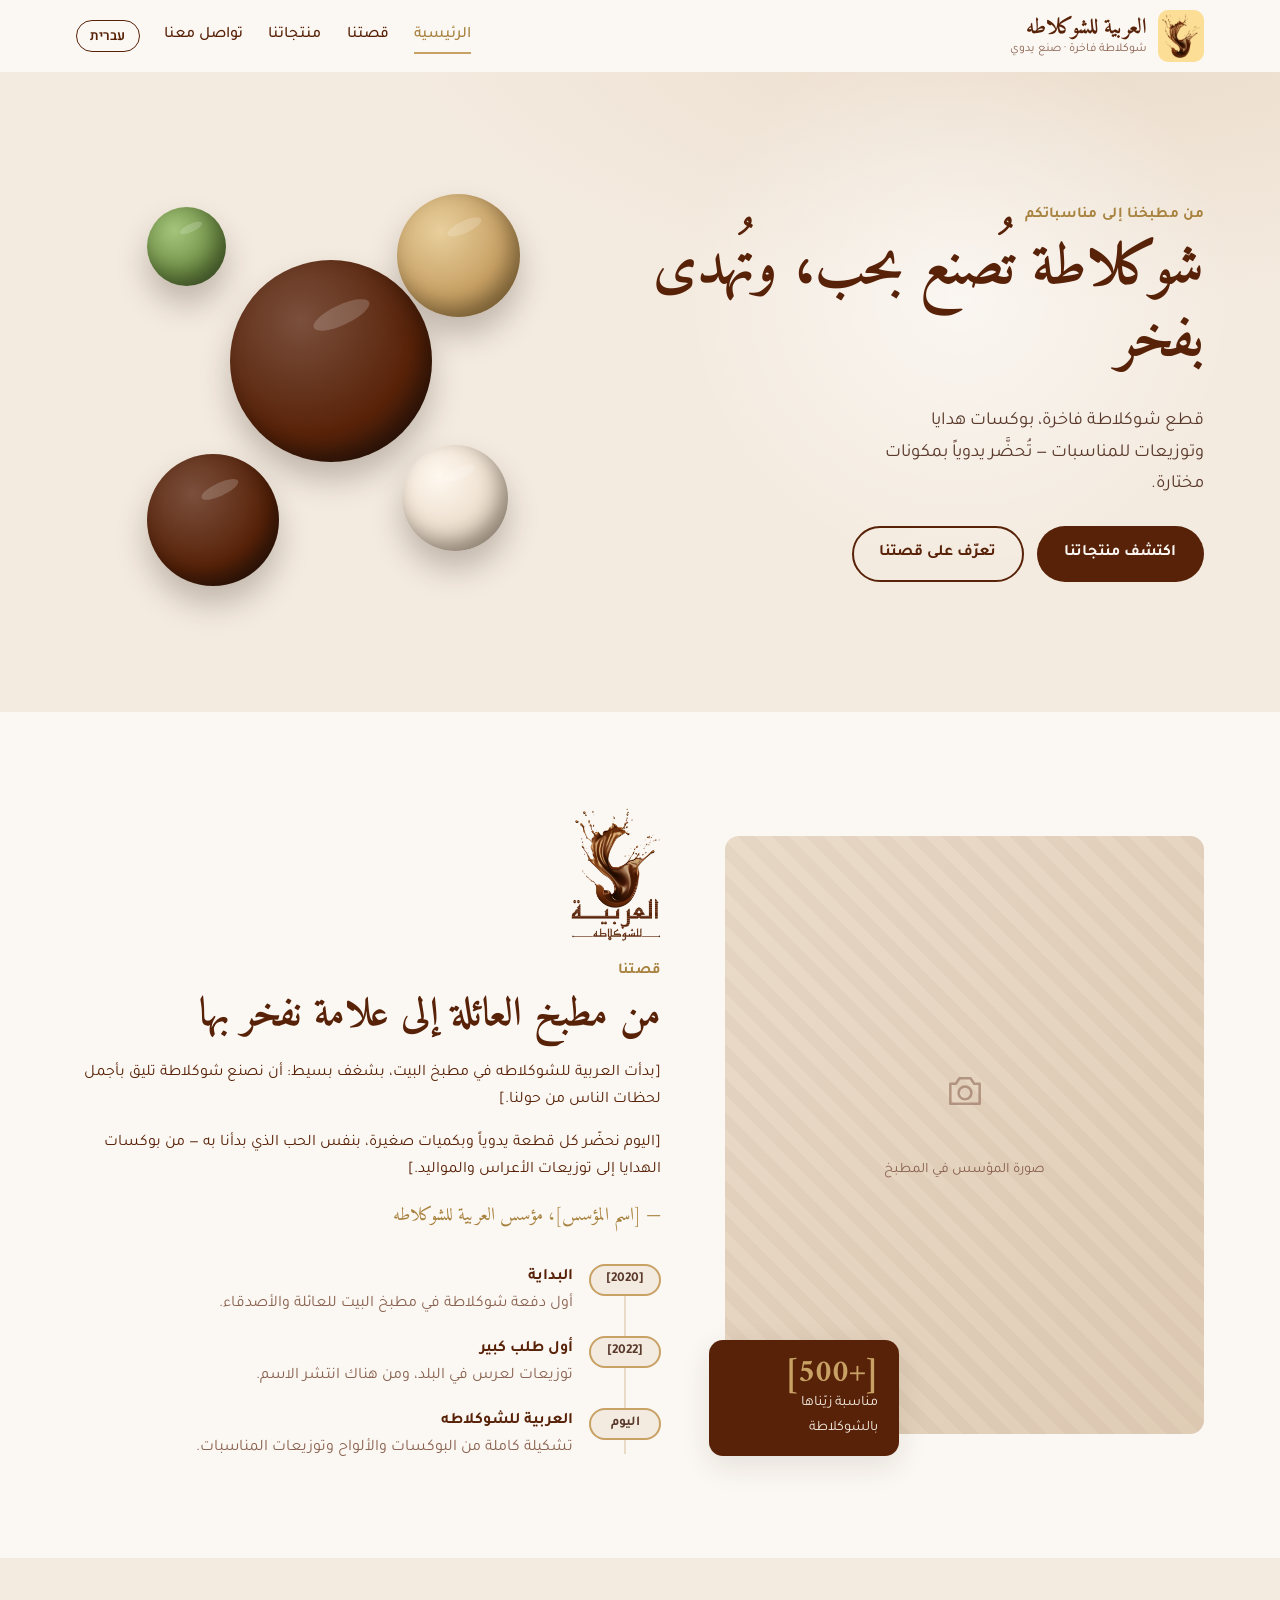
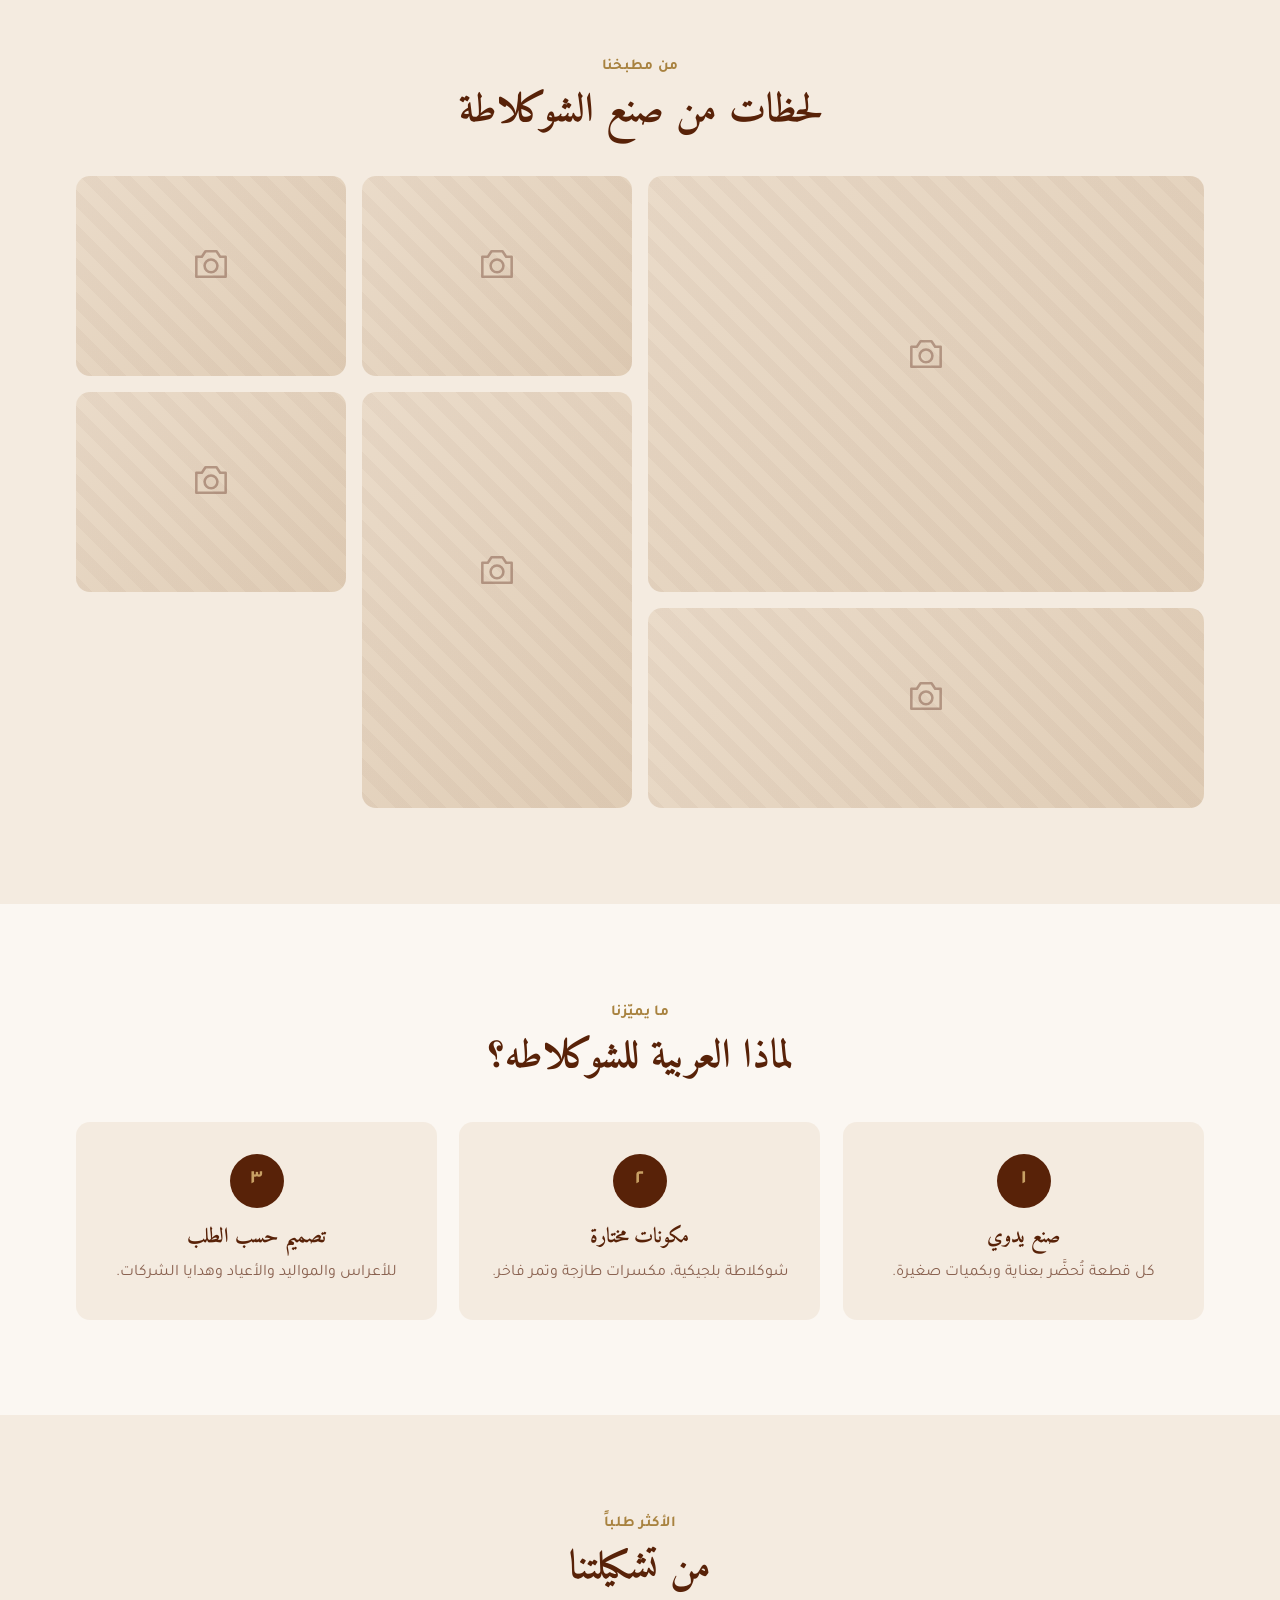
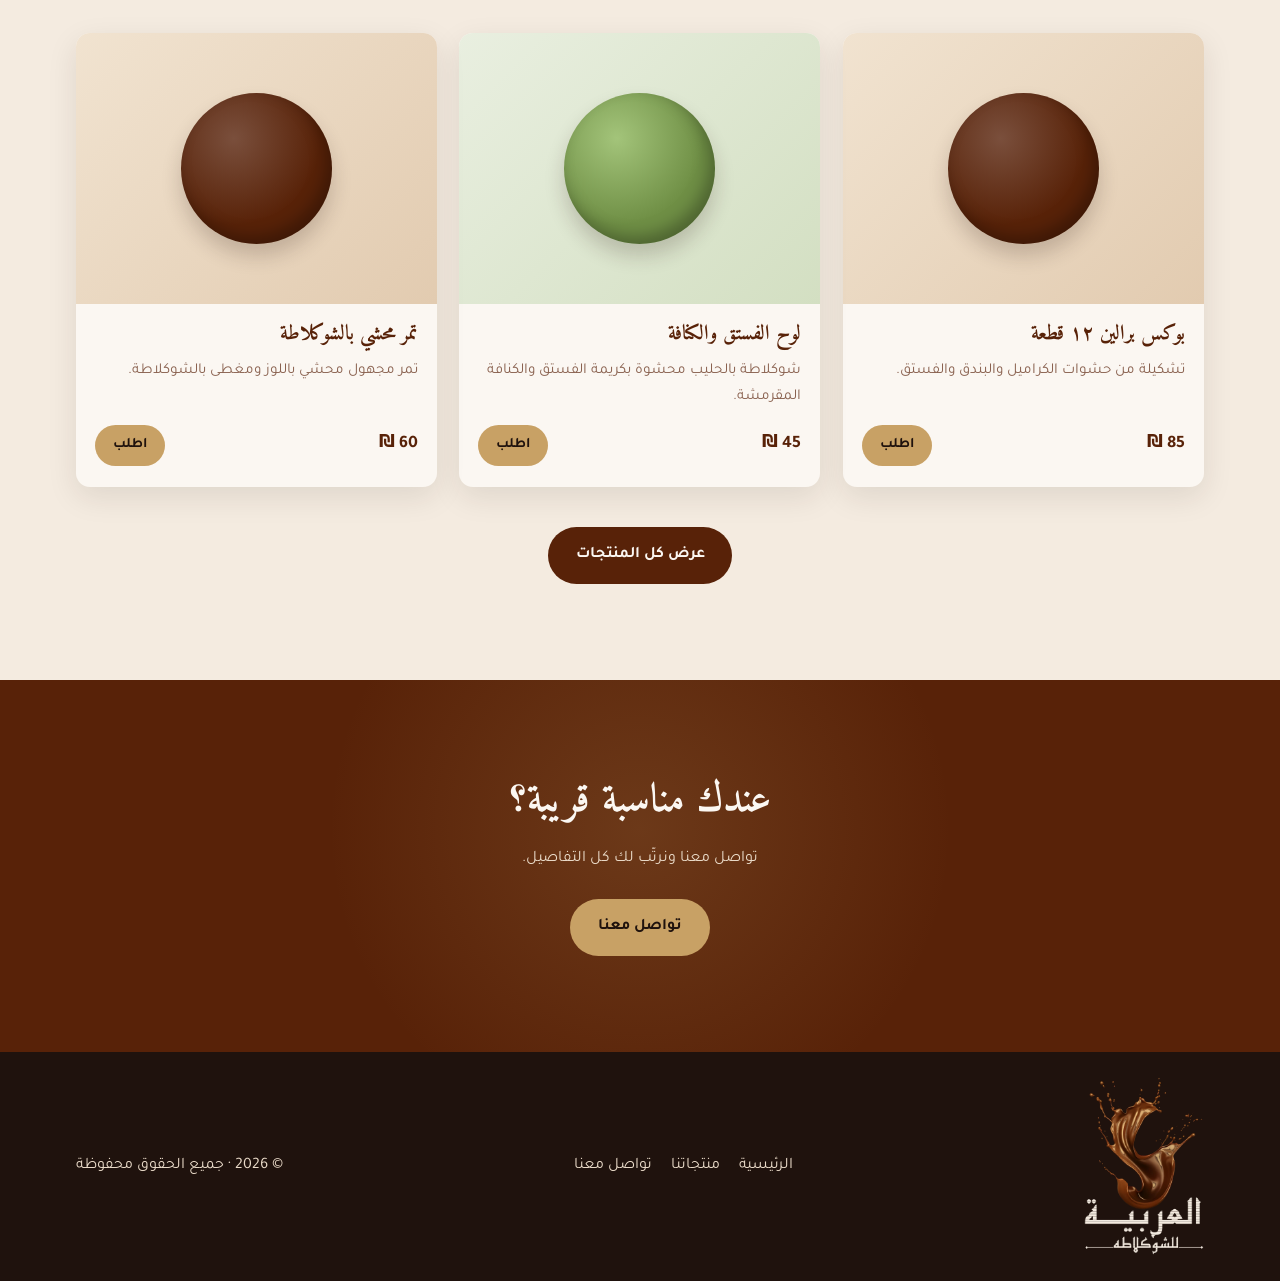
==== commit df665560: "Wire up the real logo assets and match brand colors Replace the CSS-drawn header mark with logo-mark" ====
--- a/index.html
+++ b/index.html
@@ -5,7 +5,8 @@
   <meta name="viewport" content="width=device-width, initial-scale=1" />
   <title>العربية للشوكلاطه</title>
   <meta name="description" content="العربية للشوكلاطه — شوكلاطة فاخرة مصنوعة يدوياً." />
-  <link rel="icon" href="assets/favicon.svg" type="image/svg+xml" />
+  <link rel="icon" href="assets/logo/favicon-48.png" type="image/png" />
+  <link rel="apple-touch-icon" href="assets/logo/apple-touch-icon.png" />
   <link rel="preconnect" href="https://fonts.googleapis.com" />
   <link rel="preconnect" href="https://fonts.gstatic.com" crossorigin />
   <link href="https://fonts.googleapis.com/css2?family=Amiri:wght@400;700&family=Tajawal:wght@400;500;700&family=Frank+Ruhl+Libre:wght@500;700&family=Heebo:wght@400;500;700&display=swap" rel="stylesheet" />
@@ -19,7 +20,7 @@
   <header class="site-header">
     <div class="container header-inner">
       <a href="index.html" class="logo" aria-label="العربية للشوكلاطه">
-        <span class="logo-mark" aria-hidden="true"></span>
+        <img class="logo-mark" src="assets/logo/logo-mark.webp" alt="" width="38" height="44" />
         <span class="logo-text">
           <span class="logo-name">العربية للشوكلاطه</span>
           <span class="logo-tag" data-i18n="logo.tag"></span>
@@ -75,6 +76,7 @@
           </div>
         </div>
         <div class="story-copy">
+          <img class="story-logo" src="assets/logo/logo.webp" alt="" width="90" height="134" />
           <p class="eyebrow" data-i18n="story.eyebrow"></p>
           <h2 data-i18n="story.title"></h2>
           <p data-i18n="story.p1"></p>
@@ -148,7 +150,7 @@
 
   <footer class="site-footer">
     <div class="container footer-inner">
-      <span class="logo-name">العربية للشوكلاطه</span>
+      <img class="footer-logo" src="assets/logo/logo-on-dark.webp" alt="العربية للشوكلاطه" width="120" height="178" />
       <nav class="footer-nav">
         <a href="index.html" data-i18n="nav.home"></a>
         <a href="products.html" data-i18n="nav.products"></a>
--- a/css/styles.css
+++ b/css/styles.css
@@ -4,7 +4,7 @@
    ============================================================ */
 :root {
   --cocoa-900: #1f120d;
-  --cocoa-800: #2b1a14;
+  --cocoa-800: #582208;
   --cocoa-600: #5a3a2c;
   --cocoa-400: #8a6250;
   --cream-50:  #fbf7f2;
@@ -12,6 +12,7 @@
   --cream-200: #eadbc9;
   --gold:      #c8a165;
   --gold-dark: #a8823f;
+  --logo-yellow: #FCDE96;
 
   --text: var(--cocoa-800);
   --muted: var(--cocoa-400);
@@ -85,15 +86,16 @@
 
 .logo { display: flex; align-items: center; gap: .7rem; }
 .logo-mark {
-  width: 40px; height: 40px; border-radius: 10px; flex: none;
-  background:
-    linear-gradient(135deg, transparent 46%, var(--gold) 47% 53%, transparent 54%),
-    linear-gradient(45deg, transparent 46%, rgba(200,161,101,.5) 47% 53%, transparent 54%),
-    var(--cocoa-800);
+  height: 44px; width: auto; flex: none; display: block;
+  padding: 4px; border-radius: 10px; background: var(--logo-yellow);
+  box-sizing: content-box;
 }
 .logo-text { display: flex; flex-direction: column; line-height: 1.2; }
 .logo-name { font-family: "Amiri", serif; font-weight: 700; font-size: 1.35rem; }
 .logo-tag { font-size: .75rem; color: var(--muted); }
+
+.footer-logo { width: 120px; height: auto; display: block; }
+.story-logo { width: 90px; height: auto; margin-bottom: 1rem; }
 
 .nav { display: flex; gap: 1.6rem; margin-inline-start: auto; }
 .nav a { font-weight: 500; position: relative; }
@@ -238,7 +240,6 @@
 /* Footer */
 .site-footer { background: var(--cocoa-900); color: var(--cream-200); padding-block: 1.6rem; }
 .footer-inner { display: flex; justify-content: space-between; align-items: center; flex-wrap: wrap; gap: .8rem; }
-.site-footer .logo-name { color: var(--gold); }
 
 /* Floating WhatsApp */
 .wa-float {
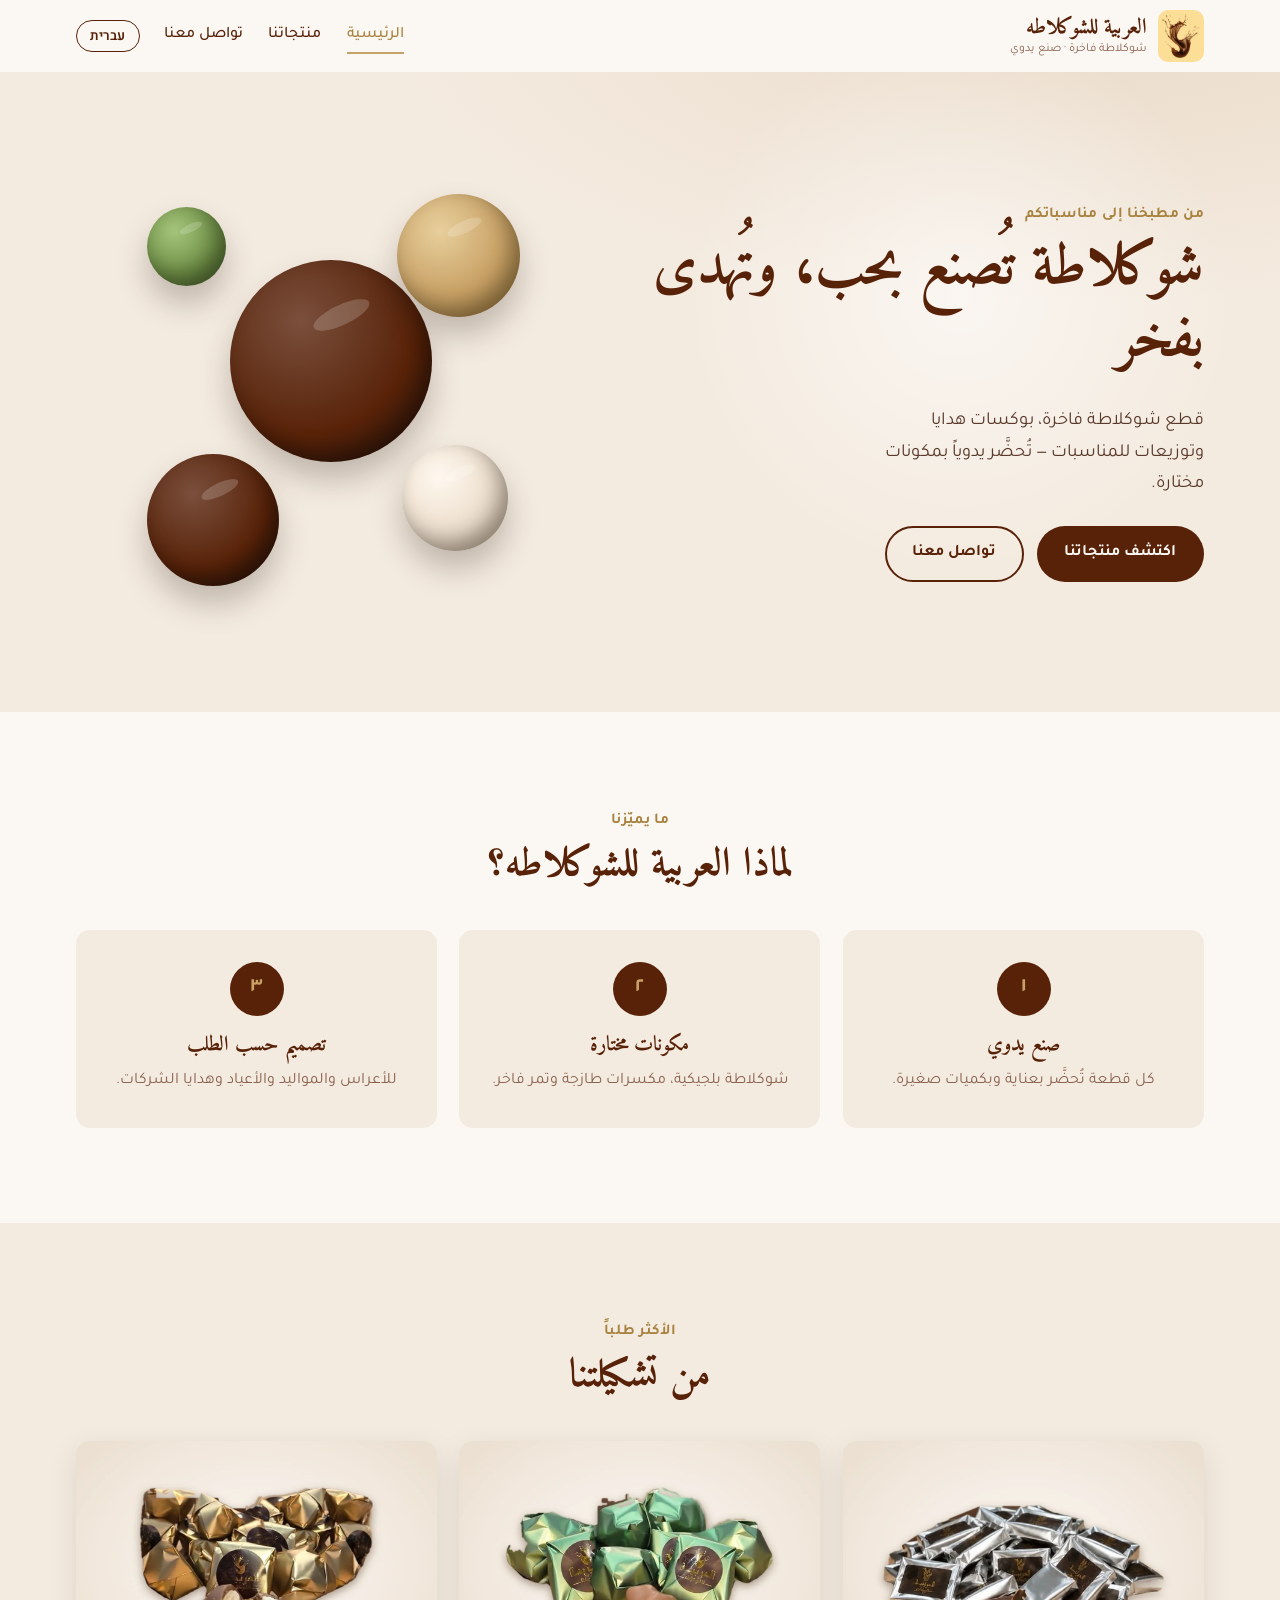
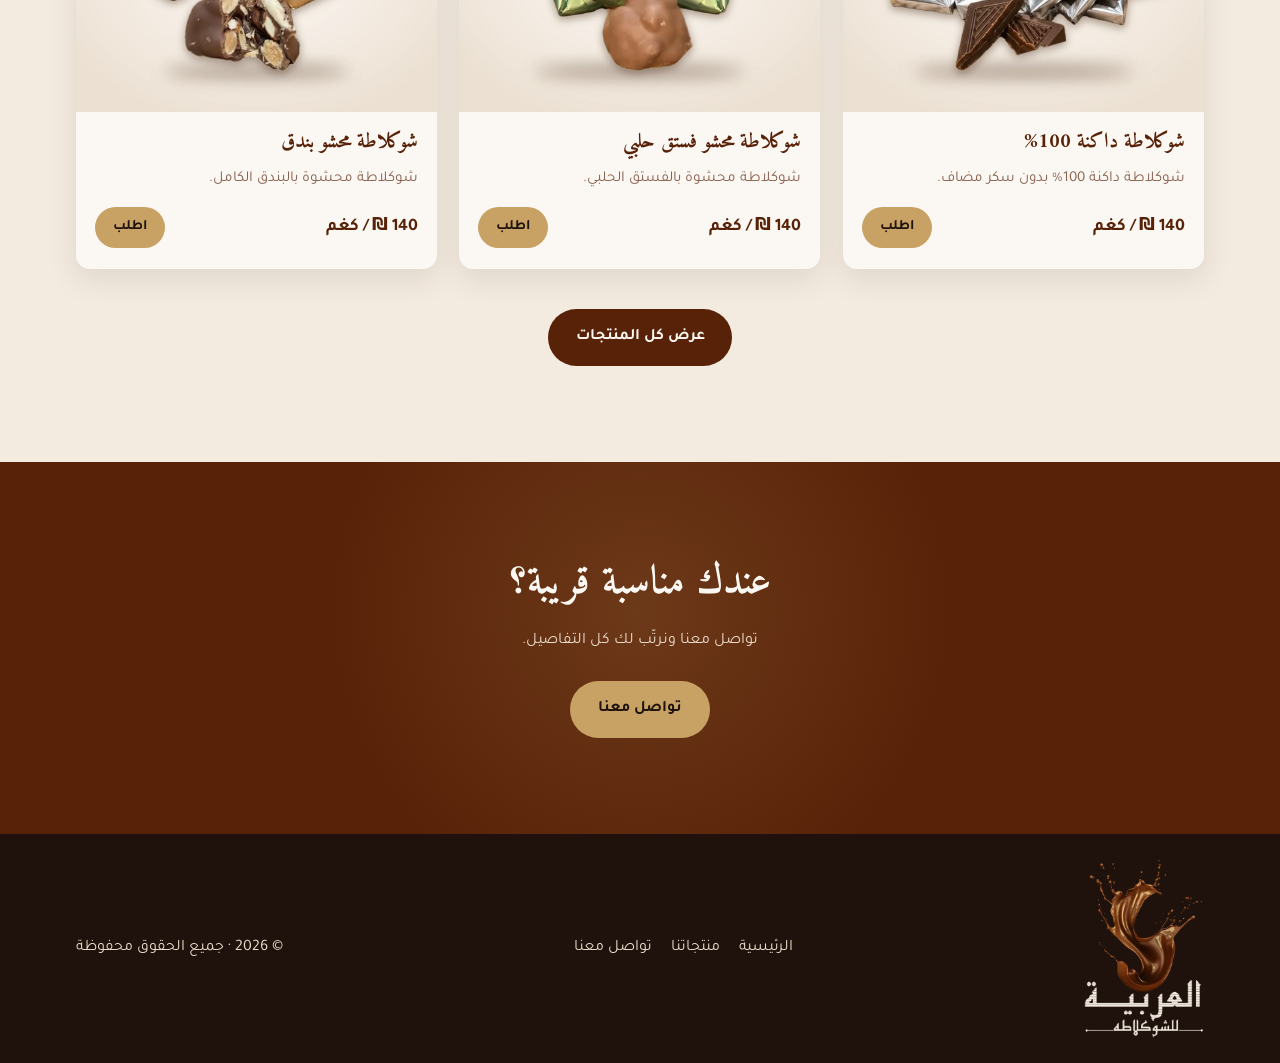
==== commit ed37a08f: "remove story and gallery sections Drop the home page's story (founder photo, timeline, signature) an" ====
--- a/index.html
+++ b/index.html
@@ -28,7 +28,6 @@
       </a>
       <nav class="nav" id="nav" aria-label="Main">
         <a href="index.html" data-i18n="nav.home" aria-current="page"></a>
-        <a href="index.html#story" data-i18n="nav.story"></a>
         <a href="products.html" data-i18n="nav.products"></a>
         <a href="contact.html" data-i18n="nav.contact"></a>
       </nav>
@@ -51,7 +50,7 @@
           <p class="lead" data-i18n="hero.lead"></p>
           <div class="hero-ctas">
             <a href="products.html" class="btn btn-primary" data-i18n="hero.cta1"></a>
-            <a href="#story" class="btn btn-ghost" data-i18n="hero.cta2"></a>
+            <a href="contact.html" class="btn btn-ghost" data-i18n="hero.cta2"></a>
           </div>
         </div>
         <div class="hero-art" aria-hidden="true">
@@ -60,53 +59,6 @@
           <div class="bonbon b3" data-depth="1.1"></div>
           <div class="bonbon b4" data-depth="0.9"></div>
           <div class="bonbon b5" data-depth="1.8"></div>
-        </div>
-      </div>
-    </section>
-
-    <!-- ===== Story ===== -->
-    <section class="section" id="story">
-      <div class="container story">
-        <div class="story-media">
-          <!-- Replace with: <img class="photo" src="assets/photos/founder.jpg" alt="..."> -->
-          <div class="photo photo-tall"><span data-i18n="photo.story"></span></div>
-          <div class="story-badge">
-            <strong data-i18n="story.badgeT"></strong>
-            <span data-i18n="story.badgeD"></span>
-          </div>
-        </div>
-        <div class="story-copy">
-          <img class="story-logo" src="assets/logo/logo.webp" alt="" width="90" height="134" />
-          <p class="eyebrow" data-i18n="story.eyebrow"></p>
-          <h2 data-i18n="story.title"></h2>
-          <p data-i18n="story.p1"></p>
-          <p data-i18n="story.p2"></p>
-          <p class="signature" data-i18n="story.sign"></p>
-
-          <ol class="timeline">
-            <li><span class="t-year" data-i18n="t1.y"></span><div><strong data-i18n="t1.t"></strong><p data-i18n="t1.d"></p></div></li>
-            <li><span class="t-year" data-i18n="t2.y"></span><div><strong data-i18n="t2.t"></strong><p data-i18n="t2.d"></p></div></li>
-            <li><span class="t-year" data-i18n="t3.y"></span><div><strong data-i18n="t3.t"></strong><p data-i18n="t3.d"></p></div></li>
-          </ol>
-        </div>
-      </div>
-    </section>
-
-    <!-- ===== Gallery ===== -->
-    <section class="section section-alt" id="gallery">
-      <div class="container">
-        <div class="section-head">
-          <p class="eyebrow" data-i18n="gallery.eyebrow"></p>
-          <h2 data-i18n="gallery.title"></h2>
-        </div>
-        <!-- Replace each .photo div with <img class="photo" src="assets/photos/..." alt="..."> -->
-        <div class="gallery">
-          <figure class="g-item g1"><div class="photo"></div><figcaption data-i18n="gallery.g1"></figcaption></figure>
-          <figure class="g-item g2"><div class="photo"></div><figcaption data-i18n="gallery.g2"></figcaption></figure>
-          <figure class="g-item g3"><div class="photo"></div><figcaption data-i18n="gallery.g3"></figcaption></figure>
-          <figure class="g-item g4"><div class="photo"></div><figcaption data-i18n="gallery.g4"></figcaption></figure>
-          <figure class="g-item g5"><div class="photo"></div><figcaption data-i18n="gallery.g5"></figcaption></figure>
-          <figure class="g-item g6"><div class="photo"></div><figcaption data-i18n="gallery.g6"></figcaption></figure>
         </div>
       </div>
     </section>
--- a/css/styles.css
+++ b/css/styles.css
@@ -95,7 +95,6 @@
 .logo-tag { font-size: .75rem; color: var(--muted); }
 
 .footer-logo { width: 120px; height: auto; display: block; }
-.story-logo { width: 90px; height: auto; margin-bottom: 1rem; }
 
 .nav { display: flex; gap: 1.6rem; margin-inline-start: auto; }
 .nav a { font-weight: 500; position: relative; }
@@ -181,7 +180,7 @@
   transition: transform .2s ease;
 }
 .card:hover { transform: translateY(-4px); }
-.card-media { aspect-ratio: 4 / 3; background: var(--cream-200); }
+.card-media { position: relative; aspect-ratio: 4 / 3; background: var(--cream-200); }
 .card-media img { width: 100%; height: 100%; object-fit: cover; }
 .card-body { padding: 1.1rem 1.2rem 1.3rem; display: flex; flex-direction: column; flex: 1; }
 .card-body p { color: var(--muted); font-size: .95rem; flex: 1; }
@@ -190,6 +189,19 @@
 .card-link:hover .card-body h3 a { color: var(--gold-dark); }
 .card-foot { display: flex; align-items: center; justify-content: space-between; gap: .5rem; }
 .price { font-weight: 700; font-size: 1.1rem; }
+
+.badge {
+  position: absolute; inset-inline-end: .6rem; top: .6rem;
+  background: var(--logo-yellow); color: var(--cocoa-800);
+  font-size: .75rem; font-weight: 700; padding: .25em .7em; border-radius: 999px;
+}
+
+/* Flavours menu (names only, sold by weight) */
+.flavours-grid { display: flex; flex-wrap: wrap; justify-content: center; gap: .6rem; }
+.flavour-chip {
+  background: var(--cream-50); border: 1.5px solid var(--cream-200); color: var(--cocoa-600);
+  padding: .5em 1.1em; border-radius: 999px; font-size: .9rem;
+}
 
 /* Placeholder product art (until real photos exist) */
 .placeholder-art { width: 100%; height: 100%; display: grid; place-items: center; }
@@ -422,62 +434,6 @@
 .page-hero-deco span:nth-child(3) { width: 40px; height: 40px; top: 30%; inset-inline-end: 24%;
   background: radial-gradient(circle at 35% 30%, #fff8ef, var(--cream-200) 60%, #cdb79c); opacity: .5; }
 
-/* ---------- Photo placeholders (swap for <img class="photo">) ---------- */
-.photo {
-  width: 100%; height: 100%; min-height: 180px; border-radius: var(--radius);
-  object-fit: cover; display: grid; place-items: center; text-align: center;
-  color: var(--cocoa-400); font-size: .9rem; padding: 1rem;
-  background:
-    url("data:image/svg+xml,%3Csvg xmlns='http://www.w3.org/2000/svg' width='44' height='44' viewBox='0 0 24 24' fill='none' stroke='%238a6250' stroke-width='1.4' stroke-linecap='round' stroke-linejoin='round' opacity='.55'%3E%3Cpath d='M4 8h3l2-3h6l2 3h3v11H4z'/%3E%3Ccircle cx='12' cy='13' r='3.5'/%3E%3C/svg%3E") center 42% / 44px no-repeat,
-    repeating-linear-gradient(45deg, rgba(138,98,80,.05) 0 12px, transparent 12px 24px),
-    linear-gradient(135deg, var(--cream-200), #e0cdb6);
-}
-.photo span { margin-top: 70px; }
-img.photo { padding: 0; background: none; }
-
-/* ---------- Story ---------- */
-.story { display: grid; grid-template-columns: .9fr 1.1fr; gap: clamp(2rem, 5vw, 4.5rem); align-items: center; }
-.story-media { position: relative; }
-.photo-tall { aspect-ratio: 4 / 5; }
-.story-badge {
-  position: absolute; bottom: -22px; inset-inline-end: -16px;
-  background: var(--cocoa-800); color: var(--cream-100); border-radius: var(--radius);
-  padding: 1rem 1.3rem; box-shadow: var(--shadow); display: flex; flex-direction: column; max-width: 190px;
-}
-.story-badge strong { font-family: var(--font-display); font-size: 2rem; color: var(--gold); line-height: 1.1; }
-.story-badge span { font-size: .9rem; }
-.signature { font-family: var(--font-display); font-size: 1.15rem; color: var(--gold-dark); }
-
-.timeline { list-style: none; padding: 0; margin: 2rem 0 0; display: grid; gap: 1.1rem; position: relative; }
-.timeline::before {
-  content: ""; position: absolute; inset-block: 8px; inset-inline-start: 35px; width: 2px; background: var(--cream-200);
-}
-.timeline li { display: grid; grid-template-columns: 72px 1fr; gap: 1rem; align-items: start; position: relative; }
-.t-year {
-  background: var(--cream-100); border: 2px solid var(--gold); border-radius: 999px; z-index: 1;
-  text-align: center; font-weight: 700; font-size: .85rem; padding: .2em .3em; color: var(--cocoa-600);
-}
-.timeline p { margin: 0; color: var(--muted); }
-
-/* ---------- Gallery ---------- */
-.gallery {
-  display: grid; gap: 1rem;
-  grid-template-columns: repeat(4, 1fr); grid-auto-rows: 200px;
-}
-.g1 { grid-column: span 2; grid-row: span 2; }
-.g4 { grid-row: span 2; }
-.g6 { grid-column: span 2; }
-.g-item { position: relative; margin: 0; border-radius: var(--radius); overflow: hidden; }
-.g-item .photo { border-radius: 0; transition: scale .6s cubic-bezier(.2,.7,.2,1); translate: var(--mx, 0) var(--my, 0); }
-.g-item:hover .photo { scale: 1.06; }
-.g-item figcaption {
-  position: absolute; inset-inline: 0; bottom: 0; padding: 2rem 1rem .8rem;
-  background: linear-gradient(to top, rgba(31,18,13,.75), transparent);
-  color: var(--cream-50); font-weight: 500;
-  translate: 0 40%; opacity: 0; transition: translate .4s ease, opacity .4s ease;
-}
-.g-item:hover figcaption { translate: 0 0; opacity: 1; }
-
 /* ---------- Values ---------- */
 .values { display: grid; grid-template-columns: repeat(3, 1fr); gap: 1.4rem; }
 .value {
@@ -527,38 +483,32 @@
 .footer-nav { display: flex; gap: 1.2rem; }
 .footer-nav a:hover { color: var(--gold); }
 
-/* ---------- Shared tilt + reflection for gallery, channels, values ---------- */
-.g-item, .channel, .value {
+/* ---------- Shared tilt + reflection for channels, values ---------- */
+.channel, .value {
+  position: relative;
   transform: perspective(900px) rotateX(var(--rx, 0deg)) rotateY(var(--ry, 0deg));
   transition: transform .45s cubic-bezier(.2,.7,.2,1), box-shadow .3s ease,
               opacity .8s ease var(--d, 0ms), translate .9s cubic-bezier(.2,.7,.2,1) var(--d, 0ms);
 }
-.channel, .value { position: relative; }
-.g-item.is-tilting, .channel.is-tilting, .value.is-tilting {
+.channel.is-tilting, .value.is-tilting {
   transition: transform .1s linear, box-shadow .3s ease, opacity .8s ease, translate .9s ease;
 }
 .channel:hover, .value:hover { box-shadow: 0 22px 40px rgba(43,26,20,.16); }
-.channel::after, .value::after, .g-item::after {
+.channel::after, .value::after {
   content: ""; position: absolute; inset: 0; pointer-events: none; border-radius: inherit;
   background: radial-gradient(circle at var(--gx, 50%) var(--gy, 0%), rgba(255,255,255,.35), transparent 45%);
   opacity: 0; transition: opacity .3s ease;
 }
-.channel:hover::after, .value:hover::after, .g-item:hover::after { opacity: 1; }
+.channel:hover::after, .value:hover::after { opacity: 1; }
 
 /* ---------- Responsive ---------- */
 @media (max-width: 960px) {
-  .story, .visit { grid-template-columns: 1fr; }
-  .story-media { max-width: 460px; margin-inline: auto; width: 100%; }
-  .gallery { grid-template-columns: repeat(2, 1fr); grid-auto-rows: 170px; }
-  .g1 { grid-column: span 2; }
-  .g6 { grid-column: span 2; }
+  .visit { grid-template-columns: 1fr; }
 }
 @media (max-width: 760px) {
   .values, .channels { grid-template-columns: 1fr; }
   .selected { grid-template-columns: 1fr; }
-  .story-badge { inset-inline-end: 8px; }
   .footer-inner { flex-direction: column; text-align: center; }
-  .g-item figcaption { translate: 0 0; opacity: 1; }
 }
 
 /* Featured grid on home: 3 cards fill the row */
